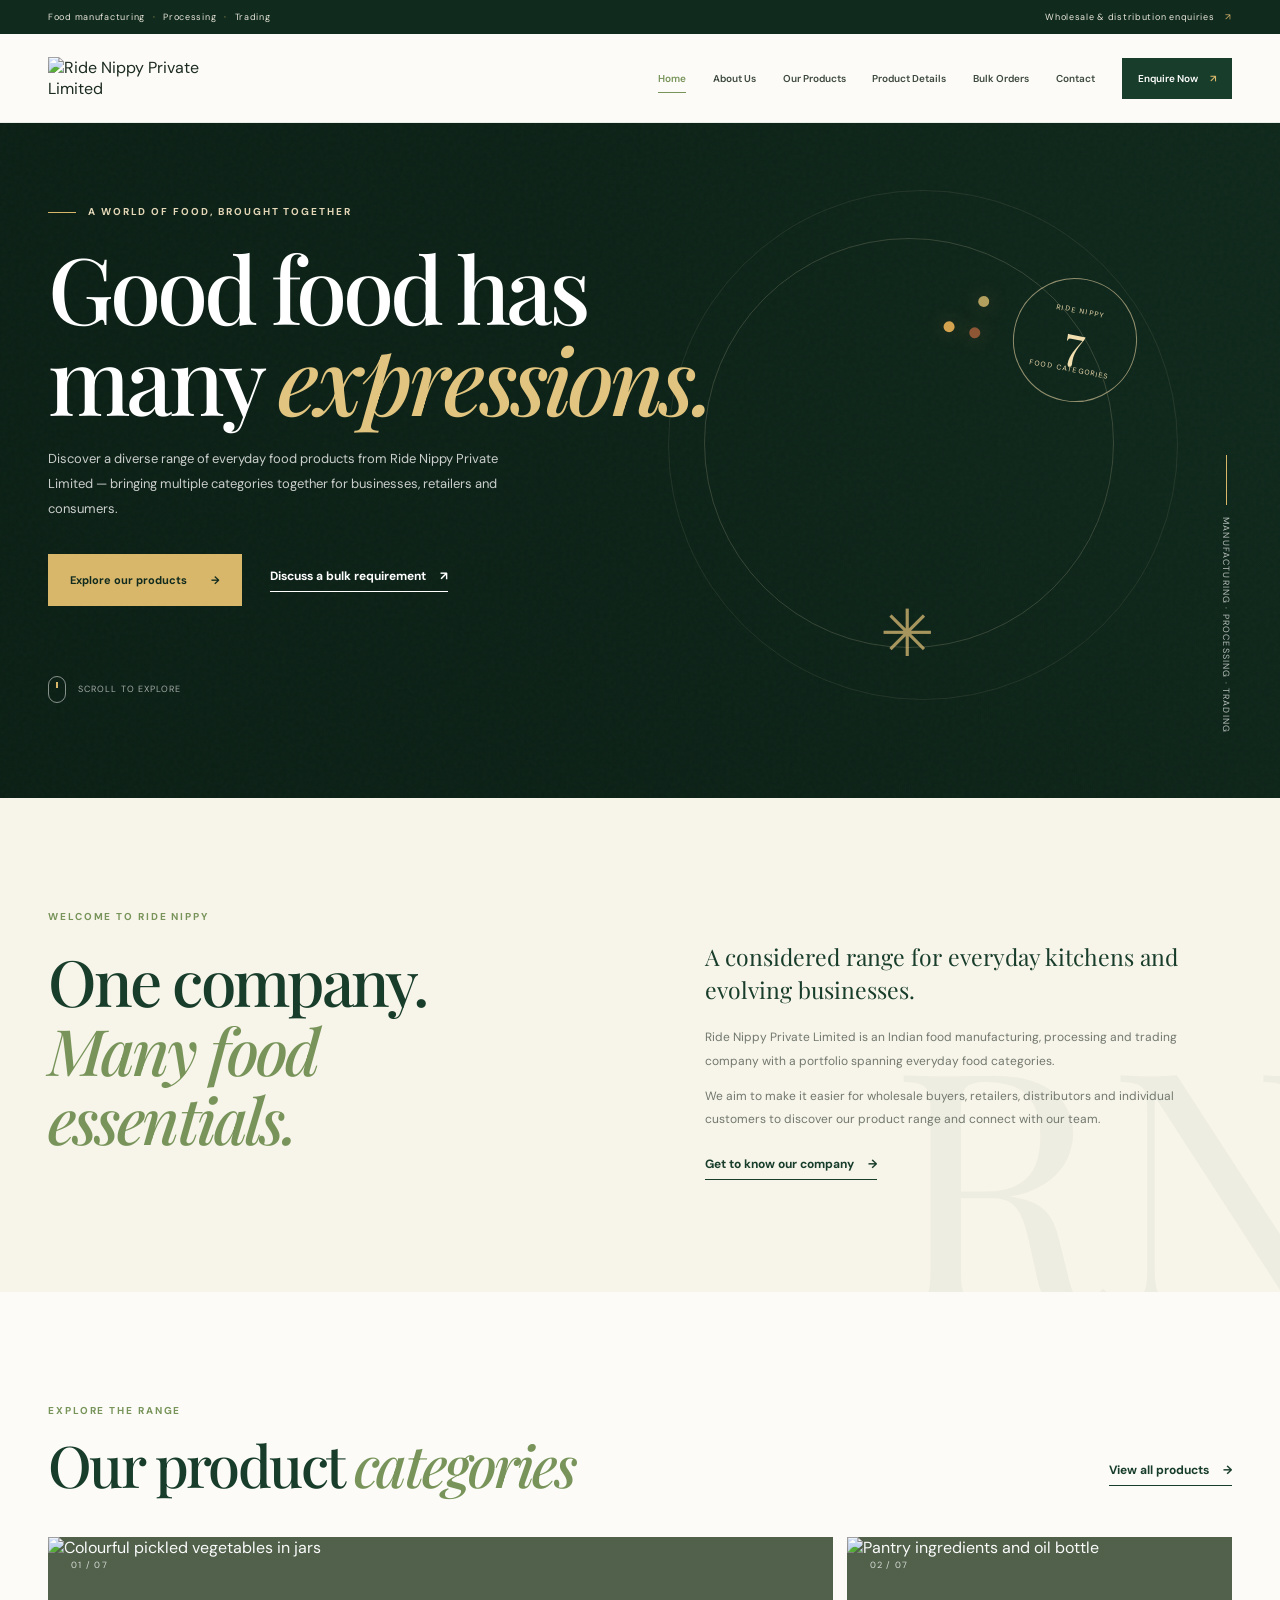
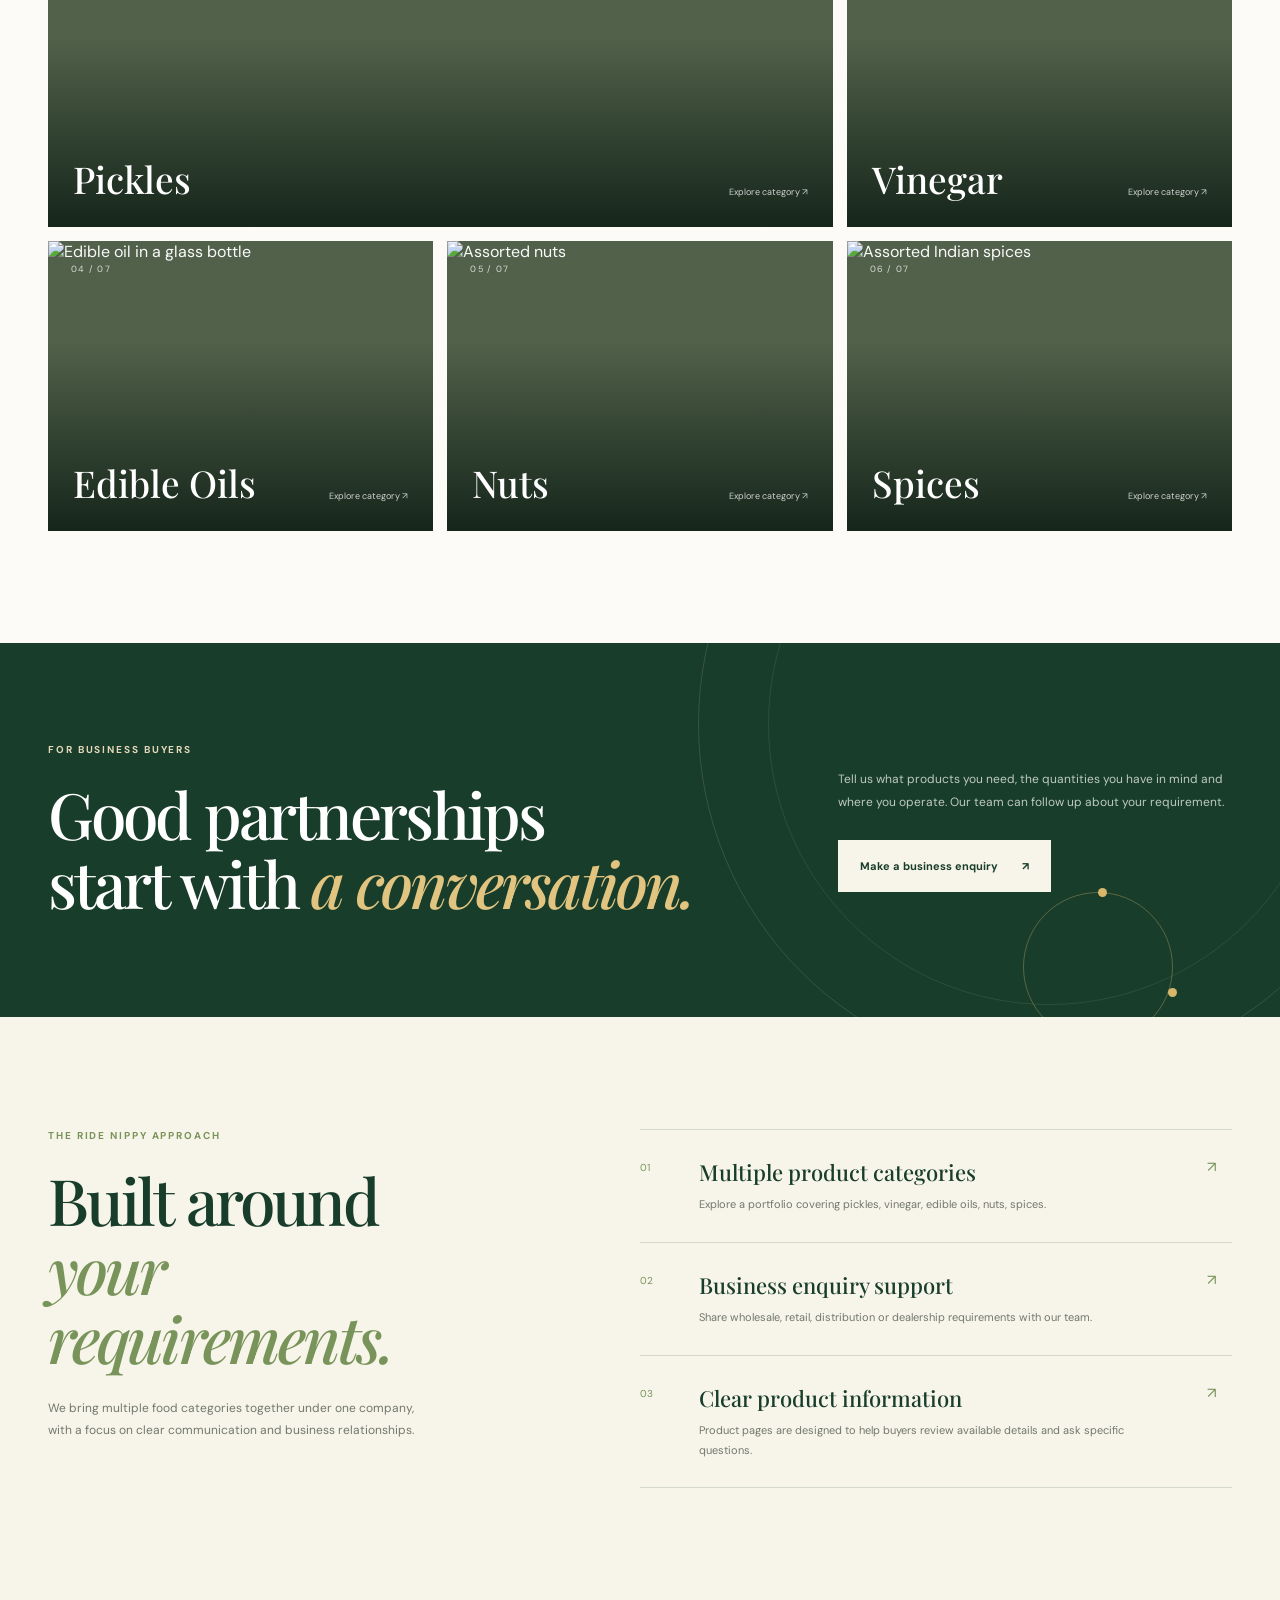
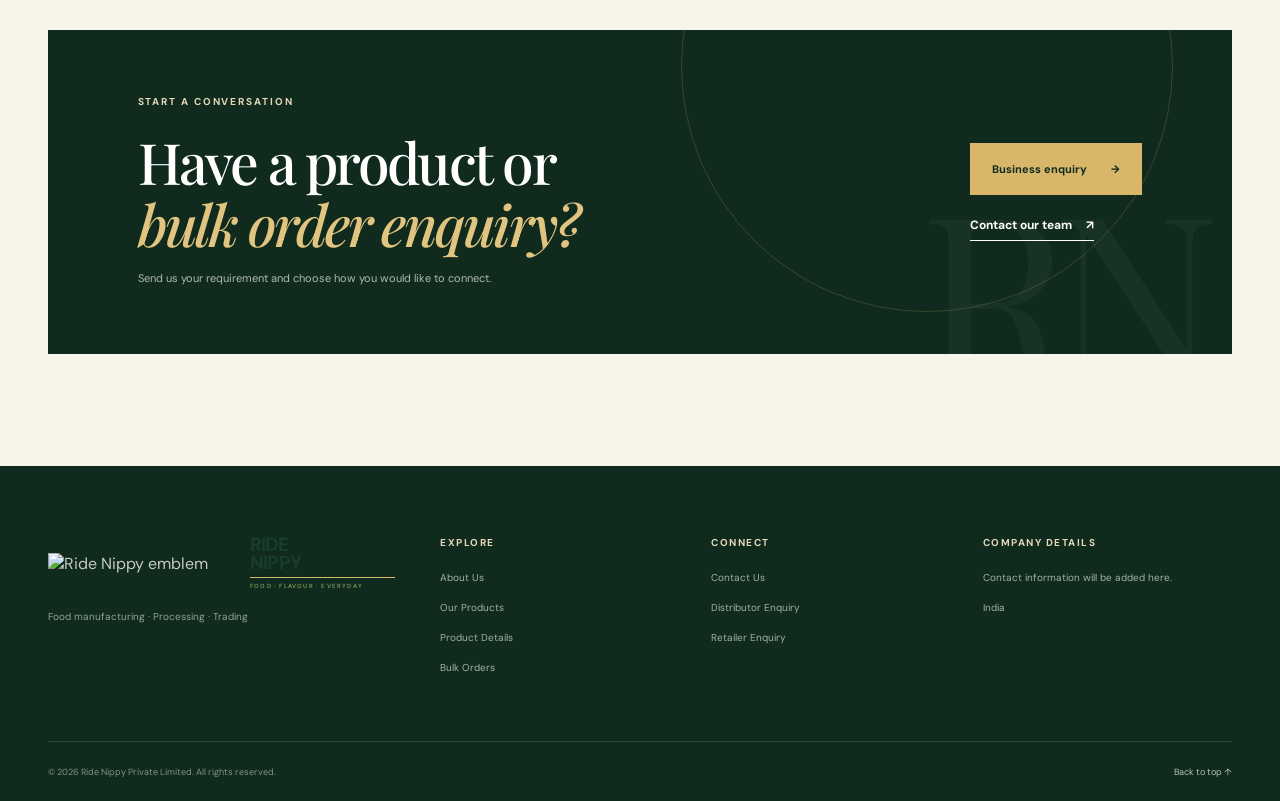
==== index.html @ b2e90089 "Revise footer brand with emblem and description Updated footer brand section to include emblem and b" ====
<!DOCTYPE html>
<html lang="en">
<head>
  <meta charset="UTF-8">
  <meta name="viewport" content="width=device-width, initial-scale=1.0">
  <meta name="description" content="Explore Ride Nippy Private Limited's food product categories: pickles, vinegar, fruit jam, edible oils, nuts, spices, lentils and pulses.">
  <meta name="theme-color" content="#183d2b">
  <title>Ride Nippy Private Limited | Food Products & Bulk Enquiries</title>

  <link rel="preconnect" href="https://fonts.googleapis.com">
  <link rel="preconnect" href="https://fonts.gstatic.com" crossorigin>
  <link href="https://fonts.googleapis.com/css2?family=DM+Sans:wght@400;500;600;700&family=Playfair+Display:wght@500;600;700&display=swap" rel="stylesheet">

  <link rel="stylesheet" href="style.css">
  <link rel="stylesheet" href="pages.css">

  <!-- GSAP Animation Libraries -->
  <script src="https://cdnjs.cloudflare.com/ajax/libs/gsap/3.12.5/gsap.min.js" defer></script>
  <script src="https://cdnjs.cloudflare.com/ajax/libs/gsap/3.12.5/ScrollTrigger.min.js" defer></script>
  <script src="script.js" defer></script>
</head>

<body>

  <!-- ANNOUNCEMENT BAR -->
  <div class="announcement">
    <p>Food manufacturing <span>·</span> Processing <span>·</span> Trading</p>
    <a href="business-enquiry.html">
      Wholesale & distribution enquiries
      <span aria-hidden="true">↗</span>
    </a>
  </div>


  <!-- HEADER -->
  <header class="site-header" id="top">
    <div class="container nav-wrap">

      <a class="brand" href="index.html" aria-label="Ride Nippy home">
        <img src="assets/ride-nippy-logo.svg" alt="Ride Nippy Private Limited">
      </a>

      <button class="menu-toggle" type="button" aria-label="Open navigation" aria-expanded="false">
        <span></span>
        <span></span>
        <span></span>
      </button>

      <nav class="main-nav" aria-label="Main navigation">
        <a class="active" href="index.html">Home</a>
        <a href="about.html">About Us</a>
        <a href="products.html">Our Products</a>
        <a href="product-details.html">Product Details</a>
        <a href="business-enquiry.html">Bulk Orders</a>
        <a href="contact.html">Contact</a>
        <a class="nav-cta" href="#enquiry">
          Enquire Now <span aria-hidden="true">↗</span>
        </a>
      </nav>

    </div>
  </header>


  <main>

    <!-- HERO SECTION -->
    <section class="hero">

      <div class="hero-photo" aria-hidden="true"></div>
      <div class="hero-overlay"></div>
      <div class="hero-grain" aria-hidden="true"></div>

      <div class="hero-orbit orbit-one" aria-hidden="true"></div>
      <div class="hero-orbit orbit-two" aria-hidden="true"></div>

      <div class="hero-floating floating-spice" aria-hidden="true">
        <span class="spice-dot"></span>
        <span class="spice-dot"></span>
        <span class="spice-dot"></span>
      </div>

      <div class="hero-floating floating-leaf" aria-hidden="true">✳</div>

      <div class="container hero-inner">

        <div class="hero-copy">

          <p class="eyebrow light hero-kicker">
            <span class="eyebrow-line"></span>
            A world of food, brought together
          </p>

          <h1>
            Good food has<br>
            many <em>expressions.</em>
          </h1>

          <p class="hero-description">
            Discover a diverse range of everyday food products from Ride
            Nippy Private Limited — bringing multiple categories together
            for businesses, retailers and consumers.
          </p>

          <div class="hero-actions">
            <a class="button button-gold" href="products.html">
              Explore our products <span aria-hidden="true">→</span>
            </a>

            <a class="text-link light-link" href="business-enquiry.html">
              Discuss a bulk requirement
              <span aria-hidden="true">↗</span>
            </a>
          </div>

          <div class="hero-bottom-note">
            <span class="scroll-mark"><i></i></span>
            <span>Scroll to explore</span>
          </div>

        </div>

        <div class="hero-side-note">
          <span class="side-note-rule"></span>
          <span>Manufacturing · Processing · Trading</span>
        </div>

        <div class="hero-stamp" aria-hidden="true">
          <span class="stamp-top">RIDE NIPPY</span>
          <span class="stamp-center">7</span>
          <span class="stamp-bottom">FOOD CATEGORIES</span>
        </div>

      </div>
    </section>


    <!-- INTRODUCTION -->
    <section class="intro section-pad">

      <div class="container intro-grid">

        <div class="intro-heading reveal">
          <p class="eyebrow">Welcome to Ride Nippy</p>

          <h2>
            One company.<br>
            <em>Many food essentials.</em>
          </h2>
        </div>

        <div class="intro-copy reveal">

          <p class="intro-lead">
            A considered range for everyday kitchens and evolving businesses.
          </p>

          <p>
            Ride Nippy Private Limited is an Indian food manufacturing,
            processing and trading company with a portfolio spanning
            everyday food categories.
          </p>

          <p>
            We aim to make it easier for wholesale buyers, retailers,
            distributors and individual customers to discover our product
            range and connect with our team.
          </p>

          <a class="text-link" href="about.html">
            Get to know our company <span aria-hidden="true">→</span>
          </a>

        </div>

      </div>

      <div class="intro-decoration" aria-hidden="true">R&nbsp;N</div>

    </section>


    <!-- PRODUCT CATEGORIES -->
    <section class="categories section-pad" id="categories">

      <div class="container">

        <div class="section-heading reveal">

          <div>
            <p class="eyebrow">Explore the range</p>
            <h2>Our product <em>categories</em></h2>
          </div>

          <a class="text-link desktop-link" href="products.html">
            View all products <span aria-hidden="true">→</span>
          </a>

        </div>


        <div class="category-grid">

          <!-- PICKLES -->
          <a class="category-card category-large reveal" href="products.html#pickles">

            <img
              src="https://images.unsplash.com/photo-1599909533730-f9d4c7f8f2f5?auto=format&fit=crop&w=1200&q=85"
              alt="Colourful pickled vegetables in jars"
              loading="lazy">

            <span class="category-number">01 / 07</span>

            <span class="category-label">
              <strong>Pickles</strong>
              <small>Explore category ↗</small>
            </span>

            <span class="card-arrow" aria-hidden="true">↗</span>

          </a>


          <!-- VINEGAR -->
          <a class="category-card reveal" href="products.html#vinegar">

            <img
              src="https://images.unsplash.com/photo-1474979266404-7eaacbcd87c5?auto=format&fit=crop&w=900&q=85"
              alt="Pantry ingredients and oil bottle"
              loading="lazy">

            <span class="category-number">02 / 07</span>

            <span class="category-label">
              <strong>Vinegar</strong>
              <small>Explore category ↗</small>
            </span>

            <span class="card-arrow" aria-hidden="true">↗</span>

          </a>


          <!-- EDIBLE OILS -->
          <a class="category-card reveal" href="products.html#oils">

            <img
              src="https://images.unsplash.com/photo-1474979266404-7eaacbcd87c5?auto=format&fit=crop&w=900&q=85"
              alt="Edible oil in a glass bottle"
              loading="lazy">

            <span class="category-number">04 / 07</span>

            <span class="category-label">
              <strong>Edible Oils</strong>
              <small>Explore category ↗</small>
            </span>

            <span class="card-arrow" aria-hidden="true">↗</span>

          </a>


          <!-- NUTS -->
          <a class="category-card reveal" href="products.html#nuts">

            <img
              src="https://images.unsplash.com/photo-1508061253366-f7da158b6d46?auto=format&fit=crop&w=900&q=85"
              alt="Assorted nuts"
              loading="lazy">

            <span class="category-number">05 / 07</span>

            <span class="category-label">
              <strong>Nuts</strong>
              <small>Explore category ↗</small>
            </span>

            <span class="card-arrow" aria-hidden="true">↗</span>

          </a>


          <!-- SPICES -->
          <a class="category-card reveal" href="products.html#spices">

            <img
              src="https://images.unsplash.com/photo-1596040033229-a9821ebd058d?auto=format&fit=crop&w=900&q=85"
              alt="Assorted Indian spices"
              loading="lazy">

            <span class="category-number">06 / 07</span>

            <span class="category-label">
              <strong>Spices</strong>
              <small>Explore category ↗</small>
            </span>

            <span class="card-arrow" aria-hidden="true">↗</span>

          </a>

        </div>


        <a class="text-link mobile-link" href="products.html">
          View all products <span aria-hidden="true">→</span>
        </a>

      </div>

    </section>


    <!-- BUSINESS SECTION -->
    <section class="business-band">

      <div class="business-band-shape" aria-hidden="true"></div>

      <div class="container business-band-inner">

        <div class="business-band-heading reveal">

          <p class="eyebrow light">For business buyers</p>

          <h2>
            Good partnerships<br>
            start with <em>a conversation.</em>
          </h2>

        </div>

        <div class="business-band-copy reveal">

          <p>
            Tell us what products you need, the quantities you have in mind
            and where you operate. Our team can follow up about your
            requirement.
          </p>

          <a class="button button-light" href="business-enquiry.html">
            Make a business enquiry
            <span aria-hidden="true">↗</span>
          </a>

        </div>

        <div class="business-orbit" aria-hidden="true">
          <span></span><span></span><span></span>
        </div>

      </div>

    </section>


    <!-- WHY RIDE NIPPY -->
    <section class="why section-pad">

      <div class="container why-grid">

        <div class="why-heading reveal">

          <p class="eyebrow">The Ride Nippy approach</p>

          <h2>
            Built around<br>
            <em>your requirements.</em>
          </h2>

          <p>
            We bring multiple food categories together under one company,
            with a focus on clear communication and business relationships.
          </p>

        </div>


        <div class="value-list">

          <article class="value-item reveal">

            <span>01</span>

            <div>
              <h3>Multiple product categories</h3>
              <p>
                Explore a portfolio covering pickles, vinegar,
                edible oils, nuts, spices.
              </p>
            </div>

            <b aria-hidden="true">↗</b>

          </article>


          <article class="value-item reveal">

            <span>02</span>

            <div>
              <h3>Business enquiry support</h3>
              <p>
                Share wholesale, retail, distribution or dealership
                requirements with our team.
              </p>
            </div>

            <b aria-hidden="true">↗</b>

          </article>


          <article class="value-item reveal">

            <span>03</span>

            <div>
              <h3>Clear product information</h3>
              <p>
                Product pages are designed to help buyers review available
                details and ask specific questions.
              </p>
            </div>

            <b aria-hidden="true">↗</b>

          </article>

        </div>

      </div>

    </section>


    <!-- ENQUIRY SECTION -->
    <section class="enquiry-section section-pad" id="enquiry">

      <div class="container enquiry-card reveal">

        <div>

          <p class="eyebrow light">Start a conversation</p>

          <h2>
            Have a product or<br>
            <em>bulk order enquiry?</em>
          </h2>

          <p>
            Send us your requirement and choose how you would like to connect.
          </p>

        </div>


        <div class="enquiry-actions">

          <a class="button button-gold" href="business-enquiry.html">
            Business enquiry <span aria-hidden="true">→</span>
          </a>

          <a class="text-link light-link" href="contact.html">
            Contact our team <span aria-hidden="true">↗</span>
          </a>

        </div>

        <span class="enquiry-decoration" aria-hidden="true">RN</span>

      </div>

    </section>

  </main>


  <!-- FOOTER -->
  <footer class="site-footer">

    <div class="container footer-main">

      <div class="footer-brand">

       <a class="brand brand-light" href="index.html">

    <img
        class="brand-logo"
        src="assets/ride-nippy-emblem.png"
        alt="Ride Nippy emblem"
    >

    <span class="brand-copy">
        <strong>RIDE<br>NIPPY</strong>
        <small>FOOD · FLAVOUR · EVERYDAY</small>
    </span>

</a>
        <p>Food manufacturing · Processing · Trading</p>

      </div>


      <div class="footer-column">

        <h4>Explore</h4>

        <a href="about.html">About Us</a>
        <a href="products.html">Our Products</a>
        <a href="product-details.html">Product Details</a>
        <a href="business-enquiry.html">Bulk Orders</a>

      </div>


      <div class="footer-column">

        <h4>Connect</h4>

        <a href="contact.html">Contact Us</a>
        <a href="business-enquiry.html">Distributor Enquiry</a>
        <a href="business-enquiry.html">Retailer Enquiry</a>

      </div>


      <div class="footer-column footer-contact">

        <h4>Company details</h4>

        <p>Contact information will be added here.</p>
        <p>India</p>

      </div>

    </div>


    <div class="container footer-bottom">

      <span>
        © <span id="year"></span> Ride Nippy Private Limited.
        All rights reserved.
      </span>

      <a href="#top">Back to top ↑</a>

    </div>

  </footer>

</body>
</html>
---- style.css ----
/* =========================================================
   RIDE NIPPY — HOMEPAGE DESIGN SYSTEM
   ========================================================= */
:root {
  --green: #183d2b;
  --green-deep: #102b1e;
  --green-soft: #315a3e;
  --olive: #78945a;
  --gold: #d8b66a;
  --cream: #f7f4e9;
  --paper: #fcfbf7;
  --ink: #1c2b20;
  --muted: #72786e;
  --line: rgba(24, 61, 43, .15);
  --serif: "Playfair Display", Georgia, serif;
  --sans: "DM Sans", Arial, sans-serif;
  --container: 1240px;
}
* { box-sizing: border-box; }
html { scroll-behavior: smooth; scroll-padding-top: 90px; }
body { margin: 0; color: var(--ink); background: var(--paper); font-family: var(--sans); -webkit-font-smoothing: antialiased; }
body.menu-open { overflow: hidden; }
img { display: block; max-width: 100%; }
a { color: inherit; }
button { font: inherit; }
.container { width: min(var(--container), calc(100% - 96px)); margin-inline: auto; }
.section-pad { padding: 112px 0; }
.eyebrow { display: flex; align-items: center; gap: 12px; margin: 0 0 22px; color: var(--olive); font-size: 10px; font-weight: 700; letter-spacing: .19em; line-height: 1.4; text-transform: uppercase; }
.eyebrow.light { color: #e5d8b9; }
h1, h2, h3, p { margin-top: 0; }
h1, h2 { font-family: var(--serif); font-weight: 500; letter-spacing: -.045em; }
h1 em, h2 em { color: var(--olive); font-weight: 500; }
.text-link { display: inline-flex; align-items: center; gap: 14px; padding-bottom: 7px; border-bottom: 1px solid currentColor; color: var(--green); font-size: 12px; font-weight: 700; text-decoration: none; transition: gap .3s ease, opacity .3s ease; }
.text-link:hover { gap: 22px; }
.light-link { color: #fff; }
.button { min-height: 52px; display: inline-flex; align-items: center; justify-content: center; gap: 24px; padding: 0 22px; font-size: 11px; font-weight: 700; text-decoration: none; transition: transform .3s ease, background .3s ease, color .3s ease; }
.button:hover { transform: translateY(-3px); }
.button-gold { color: var(--green-deep); background: var(--gold); }
.button-gold:hover { background: #e8cc8c; }
.button-light { color: var(--green); background: var(--cream); }
.button-light:hover { background: #fff; }

/* Announcement + header */
.announcement { min-height: 34px; display: flex; align-items: center; justify-content: space-between; gap: 20px; padding: 6px max(48px, calc((100% - var(--container))/2)); color: #e9e6d9; background: var(--green-deep); font-size: 9px; letter-spacing: .08em; }
.announcement p { margin: 0; }
.announcement p span { color: var(--gold); padding: 0 5px; }
.announcement a { color: #e9e6d9; text-decoration: none; }
.announcement a span { color: var(--gold); padding-left: 8px; }
.site-header { position: sticky; z-index: 100; top: 0; background: rgba(252,251,247,.94); border-bottom: 1px solid rgba(24,61,43,.08); backdrop-filter: blur(14px); }
.nav-wrap { min-height: 88px; display: flex; align-items: center; justify-content: space-between; gap: 35px; }
/* Shared Ride Nippy logo — used by every page header and footer */
.brand {
  display: inline-flex;
  align-items: center;
  flex-shrink: 0;
  text-decoration: none;
}

.brand img {
  display: block;
  width: 190px;
  height: auto;
  object-fit: contain;
}
.main-nav { display: flex; align-items: center; gap: clamp(15px, 2.1vw, 30px); }
.main-nav > a { position: relative; color: #3d493e; font-size: 10px; font-weight: 600; text-decoration: none; white-space: nowrap; transition: color .25s ease; }
.main-nav > a:not(.nav-cta)::after { position: absolute; right: 0; bottom: -8px; left: 0; height: 1px; content: ""; background: var(--olive); transform: scaleX(0); transform-origin: right; transition: transform .3s ease; }
.main-nav > a:hover, .main-nav > a.active { color: var(--olive); }
.main-nav > a:hover::after, .main-nav > a.active::after { transform: scaleX(1); transform-origin: left; }
.main-nav .nav-cta { padding: 14px 16px; color: white; background: var(--green); }
.main-nav .nav-cta span { margin-left: 10px; color: var(--gold); }
.menu-toggle { display: none; }

/* Hero */
.hero { position: relative; min-height: min(740px, calc(100svh - 122px)); min-height: 660px; overflow: hidden; color: #fff; background: var(--green-deep); isolation: isolate; }
.hero-photo, .hero-overlay, .hero-grain { position: absolute; z-index: -3; inset: 0; }
.hero-photo { background: url("https://images.unsplash.com/photo-1490645935967-10de6ba17061?auto=format&fit=crop&w=2200&q=90") center 48% / cover no-repeat; transform: scale(1.07); animation: heroImageDrift 20s ease-in-out infinite alternate; }
.hero-overlay { z-index: -2; background: linear-gradient(90deg, rgba(10,30,20,.91) 0%, rgba(10,30,20,.76) 43%, rgba(10,30,20,.28) 100%), linear-gradient(0deg, rgba(10,30,20,.38), transparent 50%); }
.hero-grain { z-index: -1; opacity: .12; background-image: url("data:image/svg+xml,%3Csvg viewBox='0 0 180 180' xmlns='http://www.w3.org/2000/svg'%3E%3Cfilter id='n'%3E%3CfeTurbulence type='fractalNoise' baseFrequency='.9' numOctaves='3' stitchTiles='stitch'/%3E%3C/filter%3E%3Crect width='100%25' height='100%25' filter='url(%23n)' opacity='.25'/%3E%3C/svg%3E"); pointer-events: none; }
.hero-inner { position: relative; min-height: 660px; display: flex; align-items: center; }
.hero-copy { position: relative; z-index: 2; width: min(690px, 75%); padding: 82px 0 95px; }
.hero-kicker { opacity: 0; animation: riseIn .8s .15s forwards; }
.eyebrow-line { width: 28px; height: 1px; background: var(--gold); }
.hero h1 { max-width: 760px; margin: 0 0 24px; color: white; font-size: clamp(58px, 7.2vw, 100px); line-height: .99; opacity: 0; animation: riseIn 1s .3s forwards; }
.hero h1 em { color: #e1c47f; }
.hero-description { max-width: 490px; margin-bottom: 32px; color: rgba(255,255,255,.78); font-size: 13px; line-height: 1.9; opacity: 0; animation: riseIn .9s .5s forwards; }
.hero-actions { display: flex; align-items: center; flex-wrap: wrap; gap: 28px; opacity: 0; animation: riseIn .9s .7s forwards; }
.hero-bottom-note { display: flex; align-items: center; gap: 12px; margin-top: 70px; color: rgba(255,255,255,.62); font-size: 9px; letter-spacing: .12em; text-transform: uppercase; opacity: 0; animation: riseIn .9s 1s forwards; }
.scroll-mark { width: 18px; height: 27px; display: inline-flex; justify-content: center; padding-top: 5px; border: 1px solid rgba(255,255,255,.5); border-radius: 12px; }
.scroll-mark i { width: 2px; height: 6px; display: block; background: var(--gold); animation: scrollDot 1.5s ease-in-out infinite; }
.hero-side-note { position: absolute; right: 0; bottom: 64px; display: flex; align-items: center; gap: 12px; color: rgba(255,255,255,.7); font-size: 9px; letter-spacing: .13em; text-transform: uppercase; writing-mode: vertical-rl; }
.side-note-rule { width: 1px; height: 50px; background: var(--gold); }
.hero-stamp { position: absolute; right: 8%; top: 23%; width: 124px; height: 124px; display: flex; flex-direction: column; align-items: center; justify-content: center; border: 1px solid rgba(230,211,164,.6); border-radius: 50%; color: #f2dfb0; text-align: center; transform: rotate(11deg); animation: stampFloat 7s ease-in-out infinite; }
.stamp-top, .stamp-bottom { font-size: 7px; letter-spacing: .18em; }
.stamp-center { font-family: var(--serif); font-size: 48px; line-height: 1.05; }
.hero-orbit { position: absolute; z-index: 0; right: 13%; top: 17%; width: 410px; height: 410px; border: 1px solid rgba(238,220,175,.18); border-radius: 50%; pointer-events: none; }
.orbit-two { right: 8%; top: 10%; width: 510px; height: 510px; border-color: rgba(238,220,175,.09); }
.floating-leaf { position: absolute; right: 27%; bottom: 18%; color: rgba(218,187,116,.75); font-size: 65px; animation: leafFloat 8s ease-in-out infinite; }
.floating-spice { position: absolute; right: 22%; top: 28%; display: flex; gap: 10px; transform: rotate(-24deg); animation: spiceFloat 9s ease-in-out infinite; }
.spice-dot { width: 11px; height: 11px; border-radius: 50%; background: #d4a34f; box-shadow: 0 0 20px rgba(212,163,79,.3); }
.spice-dot:nth-child(2) { margin-top: 16px; background: #8d5736; }
.spice-dot:nth-child(3) { margin-top: -9px; background: #b4a05e; }

/* Intro */
.intro { position: relative; overflow: hidden; background: var(--cream); }
.intro-grid { position: relative; z-index: 1; display: grid; grid-template-columns: 1fr 1fr; gap: 11%; }
.intro h2, .section-heading h2, .why h2 { margin: 0; color: var(--green); font-size: clamp(42px, 5vw, 66px); line-height: 1.08; }
.intro-copy { max-width: 510px; padding-top: 30px; }
.intro-copy p { color: var(--muted); font-size: 12px; line-height: 1.95; }
.intro-copy .intro-lead { margin-bottom: 20px; color: var(--green); font-family: var(--serif); font-size: 23px; line-height: 1.45; }
.intro-copy .text-link { margin-top: 12px; }
.intro-decoration { position: absolute; right: -20px; bottom: -100px; color: rgba(24,61,43,.035); font-family: var(--serif); font-size: 330px; letter-spacing: -.12em; pointer-events: none; }

/* Moving product range strip */
.range-strip { overflow: hidden; padding: 22px 0; color: var(--cream); background: var(--olive); }
.range-track { width: max-content; display: flex; align-items: center; gap: 34px; animation: marquee 38s linear infinite; }
.range-track span { font-family: var(--serif); font-size: 20px; white-space: nowrap; }
.range-track i { color: var(--gold); font-size: 16px; font-style: normal; }

/* Categories */
.categories { background: var(--paper); }
.section-heading { display: flex; align-items: end; justify-content: space-between; gap: 30px; margin-bottom: 42px; }
.section-heading h2 { font-size: clamp(42px, 4.5vw, 60px); }
.section-heading .eyebrow { margin-bottom: 15px; }
.desktop-link { margin-bottom: 9px; }
.category-grid { display: grid; grid-template-columns: repeat(3, 1fr); grid-auto-rows: 290px; gap: 14px; }
.category-card { position: relative; min-height: 260px; overflow: hidden; color: white; background: #52624b; isolation: isolate; text-decoration: none; }
.category-card::after { position: absolute; z-index: 0; inset: 0; content: ""; background: linear-gradient(0deg, rgba(8,24,15,.82), rgba(8,24,15,.02) 65%); }
.category-card img { position: absolute; z-index: -1; inset: 0; width: 100%; height: 100%; object-fit: cover; transition: transform .9s cubic-bezier(.2,.7,.2,1), filter .7s ease; }
.category-card:hover img { transform: scale(1.08); filter: saturate(1.1); }
.category-large { grid-column: span 2; grid-row: span 1; }
.category-wide { grid-column: span 2; }
.category-number { position: absolute; top: 22px; left: 23px; color: rgba(255,255,255,.8); font-size: 9px; letter-spacing: .14em; }
.category-label { position: absolute; z-index: 1; right: 25px; bottom: 24px; left: 25px; display: flex; align-items: end; justify-content: space-between; gap: 15px; }
.category-label strong { font-family: var(--serif); font-size: clamp(25px, 3vw, 37px); font-weight: 500; }
.category-label small { padding-bottom: 5px; color: rgba(255,255,255,.78); font-size: 9px; }
.card-arrow { position: absolute; top: 17px; right: 18px; width: 34px; height: 34px; display: grid; place-items: center; border: 1px solid rgba(255,255,255,.5); border-radius: 50%; opacity: 0; transform: translate(-5px,5px); transition: .35s ease; }
.category-card:hover .card-arrow { opacity: 1; transform: translate(0,0); }
.mobile-link { display: none; }

/* Business band */
.business-band { position: relative; overflow: hidden; padding: 100px 0; color: white; background: var(--green); isolation: isolate; }
.business-band::before { position: absolute; z-index: -1; top: -270px; right: -120px; width: 700px; height: 700px; border: 1px solid rgba(238,220,175,.15); border-radius: 50%; content: ""; }
.business-band::after { position: absolute; z-index: -1; top: -200px; right: -50px; width: 560px; height: 560px; border: 1px solid rgba(238,220,175,.1); border-radius: 50%; content: ""; }
.business-band-inner { position: relative; display: grid; grid-template-columns: 1.15fr .7fr; align-items: center; gap: 12%; }
.business-band h2 { margin: 0; font-size: clamp(42px, 5vw, 66px); line-height: 1.08; }
.business-band h2 em { color: #e1c47f; }
.business-band-copy p { max-width: 390px; margin-bottom: 27px; color: rgba(255,255,255,.72); font-size: 12px; line-height: 1.9; }
.business-orbit { position: absolute; right: 5%; bottom: -125px; width: 150px; height: 150px; border: 1px solid rgba(216,182,106,.35); border-radius: 50%; animation: slowSpin 24s linear infinite; }
.business-orbit span { position: absolute; width: 9px; height: 9px; border-radius: 50%; background: var(--gold); }
.business-orbit span:nth-child(1) { top: -5px; left: 50%; }
.business-orbit span:nth-child(2) { right: -5px; bottom: 30%; }
.business-orbit span:nth-child(3) { bottom: 8px; left: 25%; }

/* Why */
.why { background: var(--cream); }
.why-grid { display: grid; grid-template-columns: .85fr 1.15fr; gap: 13%; }
.why-heading > p:last-child { max-width: 390px; margin-top: 24px; color: var(--muted); font-size: 12px; line-height: 1.9; }
.value-list { border-top: 1px solid var(--line); }
.value-item { position: relative; display: grid; grid-template-columns: 44px 1fr 25px; gap: 15px; padding: 27px 0; border-bottom: 1px solid var(--line); }
.value-item > span { padding-top: 4px; color: var(--olive); font-size: 10px; }
.value-item h3 { margin: 0 0 8px; color: var(--green); font-family: var(--serif); font-size: 22px; font-weight: 500; }
.value-item p { max-width: 470px; margin: 0; color: var(--muted); font-size: 11px; line-height: 1.8; }
.value-item b { color: var(--olive); font-size: 15px; font-weight: 400; transition: transform .3s ease; }
.value-item:hover b { transform: translate(4px,-4px); }

/* Enquiry */
.enquiry-section { padding-top: 30px; background: var(--cream); }
.enquiry-card { position: relative; display: flex; align-items: center; justify-content: space-between; gap: 40px; min-height: 320px; overflow: hidden; padding: 65px 7%; color: white; background: var(--green-deep); isolation: isolate; }
.enquiry-card::before { position: absolute; z-index: -1; top: -210px; right: 5%; width: 490px; height: 490px; border: 1px solid rgba(216,182,106,.2); border-radius: 50%; content: ""; }
.enquiry-card h2 { margin: 0 0 15px; font-size: clamp(38px, 4.5vw, 57px); line-height: 1.08; }
.enquiry-card h2 em { color: #e1c47f; }
.enquiry-card > div:first-child > p:last-child { max-width: 390px; margin: 0; color: rgba(255,255,255,.67); font-size: 11px; line-height: 1.8; }
.enquiry-actions { position: relative; z-index: 1; display: flex; flex-direction: column; align-items: flex-start; gap: 22px; }
.enquiry-decoration { position: absolute; right: 3%; bottom: -95px; color: rgba(255,255,255,.035); font-family: var(--serif); font-size: 240px; letter-spacing: -.1em; pointer-events: none; }

/* Footer */
.site-footer { color: rgba(255,255,255,.75); background: #102b1e; }
.footer-main { display: grid; grid-template-columns: 1.5fr 1fr 1fr 1.1fr; gap: 45px; padding-top: 70px; padding-bottom: 65px; }
.footer-brand .brand img { width: 190px; }
.footer-brand > p { margin: 20px 0 0; color: rgba(255,255,255,.55); font-size: 10px; }
.footer-column { display: flex; flex-direction: column; align-items: flex-start; gap: 13px; }
.footer-column h4 { margin: 0 0 7px; color: #e5d8b9; font-size: 10px; letter-spacing: .15em; text-transform: uppercase; }
.footer-column a, .footer-column p { margin: 0; color: rgba(255,255,255,.62); font-size: 10px; line-height: 1.7; text-decoration: none; transition: color .25s ease; }
.footer-column a:hover { color: var(--gold); }
.footer-bottom { min-height: 60px; display: flex; align-items: center; justify-content: space-between; gap: 20px; border-top: 1px solid rgba(255,255,255,.13); color: rgba(255,255,255,.48); font-size: 9px; }
.footer-bottom a { color: rgba(255,255,255,.7); text-decoration: none; }

/* Scroll reveal fallback: visible unless JS successfully prepares animation */
.reveal { opacity: 1; transform: none; }
.js-motion .reveal { opacity: 0; transform: translateY(28px); }
.js-motion .reveal.is-visible { opacity: 1; transform: translateY(0); transition: opacity .8s ease, transform .8s cubic-bezier(.2,.7,.2,1); }

/* Keyframes */
@keyframes riseIn { from { opacity: 0; transform: translateY(24px); } to { opacity: 1; transform: translateY(0); } }
@keyframes heroImageDrift { from { transform: scale(1.07) translate3d(0,0,0); } to { transform: scale(1.15) translate3d(-1.2%,1%,0); } }
@keyframes stampFloat { 0%,100% { translate: 0 0; rotate: 11deg; } 50% { translate: 0 -13px; rotate: 7deg; } }
@keyframes leafFloat { 0%,100% { transform: translate3d(0,0,0) rotate(-8deg); } 50% { transform: translate3d(10px,-18px,0) rotate(12deg); } }
@keyframes spiceFloat { 0%,100% { transform: translate3d(0,0,0) rotate(-24deg); } 50% { transform: translate3d(-12px,18px,0) rotate(-10deg); } }
@keyframes scrollDot { 0% { transform: translateY(0); opacity: 1; } 75% { transform: translateY(9px); opacity: .2; } 100% { transform: translateY(0); opacity: 1; } }
@keyframes marquee { to { transform: translateX(-50%); } }
@keyframes slowSpin { to { transform: rotate(360deg); } }

/* Accessibility */
@media (prefers-reduced-motion: reduce) {
  *, *::before, *::after { scroll-behavior: auto !important; animation-duration: .01ms !important; animation-iteration-count: 1 !important; transition-duration: .01ms !important; }
}

/* Responsive */
@media (max-width: 1050px) {
  .container { width: min(var(--container), calc(100% - 60px)); }
  .main-nav { gap: 14px; }
  .main-nav > a { font-size: 9px; }
  .brand img { width: 165px; }
  .hero-stamp { right: 5%; }
  .hero-orbit { right: 3%; }
  .footer-main { gap: 28px; }
}
@media (max-width: 820px) {
  .announcement { padding-inline: 30px; }
  .nav-wrap { min-height: 76px; }
  .menu-toggle { width: 42px; height: 42px; display: flex; flex-direction: column; align-items: center; justify-content: center; gap: 5px; border: 1px solid var(--line); background: transparent; cursor: pointer; }
  .menu-toggle span { width: 17px; height: 1px; background: var(--green); transition: transform .25s ease, opacity .25s ease; }
  .menu-toggle[aria-expanded="true"] span:first-child { transform: translateY(6px) rotate(45deg); }
  .menu-toggle[aria-expanded="true"] span:nth-child(2) { opacity: 0; }
  .menu-toggle[aria-expanded="true"] span:last-child { transform: translateY(-6px) rotate(-45deg); }
  .main-nav { position: absolute; top: 100%; right: 0; left: 0; display: none; align-items: stretch; gap: 0; padding: 12px 30px 24px; background: var(--paper); border-bottom: 1px solid var(--line); box-shadow: 0 18px 28px rgba(0,0,0,.08); }
  .main-nav.is-open { display: flex; flex-direction: column; }
  .main-nav > a { padding: 13px 0; font-size: 12px; }
  .main-nav > a:not(.nav-cta)::after { display: none; }
  .main-nav .nav-cta { margin-top: 8px; padding: 15px; }
  .hero, .hero-inner { min-height: 620px; }
  .hero-copy { width: 85%; }
  .hero-stamp { top: 12%; right: 8%; width: 95px; height: 95px; }
  .stamp-center { font-size: 36px; }
  .hero-orbit { right: -20%; }
  .intro-grid, .why-grid { grid-template-columns: 1fr; gap: 35px; }
  .intro-copy { padding-top: 0; }
  .business-band-inner { grid-template-columns: 1fr; gap: 30px; }
  .business-band-copy { max-width: 500px; }
  .footer-main { grid-template-columns: 1.3fr 1fr; }
}
@media (max-width: 600px) {
  .container { width: calc(100% - 40px); }
  .section-pad { padding: 76px 0; }
  .announcement { min-height: 32px; padding-inline: 20px; font-size: 8px; }
  .announcement p { display: none; }
  .announcement a { margin-inline: auto; }
  .brand img { width: 155px; }
  .hero, .hero-inner { min-height: 680px; }
  .hero-photo { background-position: 58% center; }
  .hero-overlay { background: linear-gradient(90deg, rgba(10,30,20,.88), rgba(10,30,20,.56)), linear-gradient(0deg, rgba(10,30,20,.45), transparent); }
  .hero-copy { width: 100%; padding: 85px 0 100px; }
  .hero h1 { font-size: clamp(53px, 15vw, 75px); }
  .hero-description { max-width: 390px; font-size: 12px; }
  .hero-actions { align-items: flex-start; flex-direction: column; gap: 22px; }
  .hero-bottom-note { margin-top: 48px; }
  .hero-side-note { right: 2px; bottom: 28px; font-size: 7px; }
  .hero-stamp { top: auto; right: 20px; bottom: 95px; width: 78px; height: 78px; }
  .stamp-top, .stamp-bottom { font-size: 5px; }
  .stamp-center { font-size: 30px; }
  .hero-orbit { right: -65%; top: 22%; width: 390px; height: 390px; }
  .orbit-two { right: -80%; width: 480px; height: 480px; }
  .floating-leaf { right: 12%; bottom: 30%; font-size: 42px; }
  .floating-spice { right: 15%; top: 21%; }
  .intro h2, .section-heading h2, .why h2 { font-size: 43px; }
  .intro-copy .intro-lead { font-size: 21px; }
  .intro-decoration { font-size: 190px; bottom: -45px; }
  .range-strip { padding: 17px 0; }
  .range-track { gap: 23px; }
  .range-track span { font-size: 17px; }
  .section-heading { align-items: flex-start; flex-direction: column; gap: 20px; margin-bottom: 28px; }
  .desktop-link { display: none; }
  .category-grid { grid-template-columns: 1fr 1fr; grid-auto-rows: 220px; gap: 9px; }
  .category-card, .category-large, .category-wide { grid-column: auto; grid-row: auto; min-height: 210px; }
  .category-large { grid-column: span 2; }
  .category-wide { grid-column: span 2; }
  .category-label { right: 13px; bottom: 15px; left: 13px; align-items: flex-start; flex-direction: column; gap: 3px; }
  .category-label strong { font-size: 23px; }
  .category-label small { font-size: 8px; }
  .category-number { top: 14px; left: 14px; font-size: 8px; }
  .card-arrow { top: 10px; right: 10px; width: 29px; height: 29px; opacity: 1; transform: none; }
  .mobile-link { display: inline-flex; margin-top: 25px; }
  .business-band { padding: 75px 0; }
  .business-band h2 { font-size: 43px; }
  .business-orbit { right: -10%; opacity: .5; }
  .value-item { grid-template-columns: 30px 1fr 18px; gap: 9px; padding: 23px 0; }
  .value-item h3 { font-size: 20px; }
  .enquiry-section { padding-top: 0; }
  .enquiry-card { align-items: flex-start; flex-direction: column; gap: 30px; min-height: 0; padding: 45px 26px; }
  .enquiry-card h2 { font-size: 42px; }
  .enquiry-decoration { right: -15px; bottom: -70px; font-size: 170px; }
  .footer-main { grid-template-columns: 1fr 1fr; gap: 38px 22px; padding-top: 55px; padding-bottom: 45px; }
  .footer-brand { grid-column: span 2; }
  .footer-brand .brand img { width: 170px; }
  .footer-bottom { align-items: flex-start; flex-direction: column; justify-content: center; padding-block: 18px; font-size: 8px; }
}
/* BRAND LOGO */
.brand {
    display: inline-flex;
    align-items: center;
    gap: 12px;
    text-decoration: none;
}

/* New emblem */
.brand-logo {
    width: 48px;
    height: 65px;
    object-fit: contain;
    display: block;
    flex-shrink: 0;
}

/* Existing wordmark */
.brand-copy {
    display: flex;
    flex-direction: column;
    justify-content: center;
    min-width: 145px;
}

.brand-copy strong {
    font-family: 'DM Sans', sans-serif;
    font-size: 19px;
    font-weight: 700;
    line-height: 0.95;
    letter-spacing: -0.8px;
    color: #183D2B;
}

.brand-copy small {
    display: block;
    margin-top: 5px;
    padding-top: 4px;
    border-top: 1px solid #D8B66A;
    font-size: 6px;
    font-weight: 600;
    letter-spacing: 1.2px;
    color: #78945A;
}

/* Mobile */
@media (max-width: 600px) {
    .brand-logo {
        width: 38px;
        height: 52px;
    }

    .brand-copy strong {
        font-size: 16px;
    }

    .brand-copy {
        min-width: 125px;
    }
}
---- pages.css ----
/* Page-level overrides. The homepage's primary design lives in style.css.
   Keep this file linked because the other Ride Nippy pages may use it. */
.page-hero {
  padding: 100px 0;
  color: #fff;
  background: #183d2b;
}
.page-hero h1 {
  max-width: 850px;
  margin: 0;
  font-family: "Playfair Display", Georgia, serif;
  font-size: clamp(44px, 7vw, 82px);
  font-weight: 500;
  line-height: 1.05;
}
.page-hero h1 em { color: #d8b66a; }
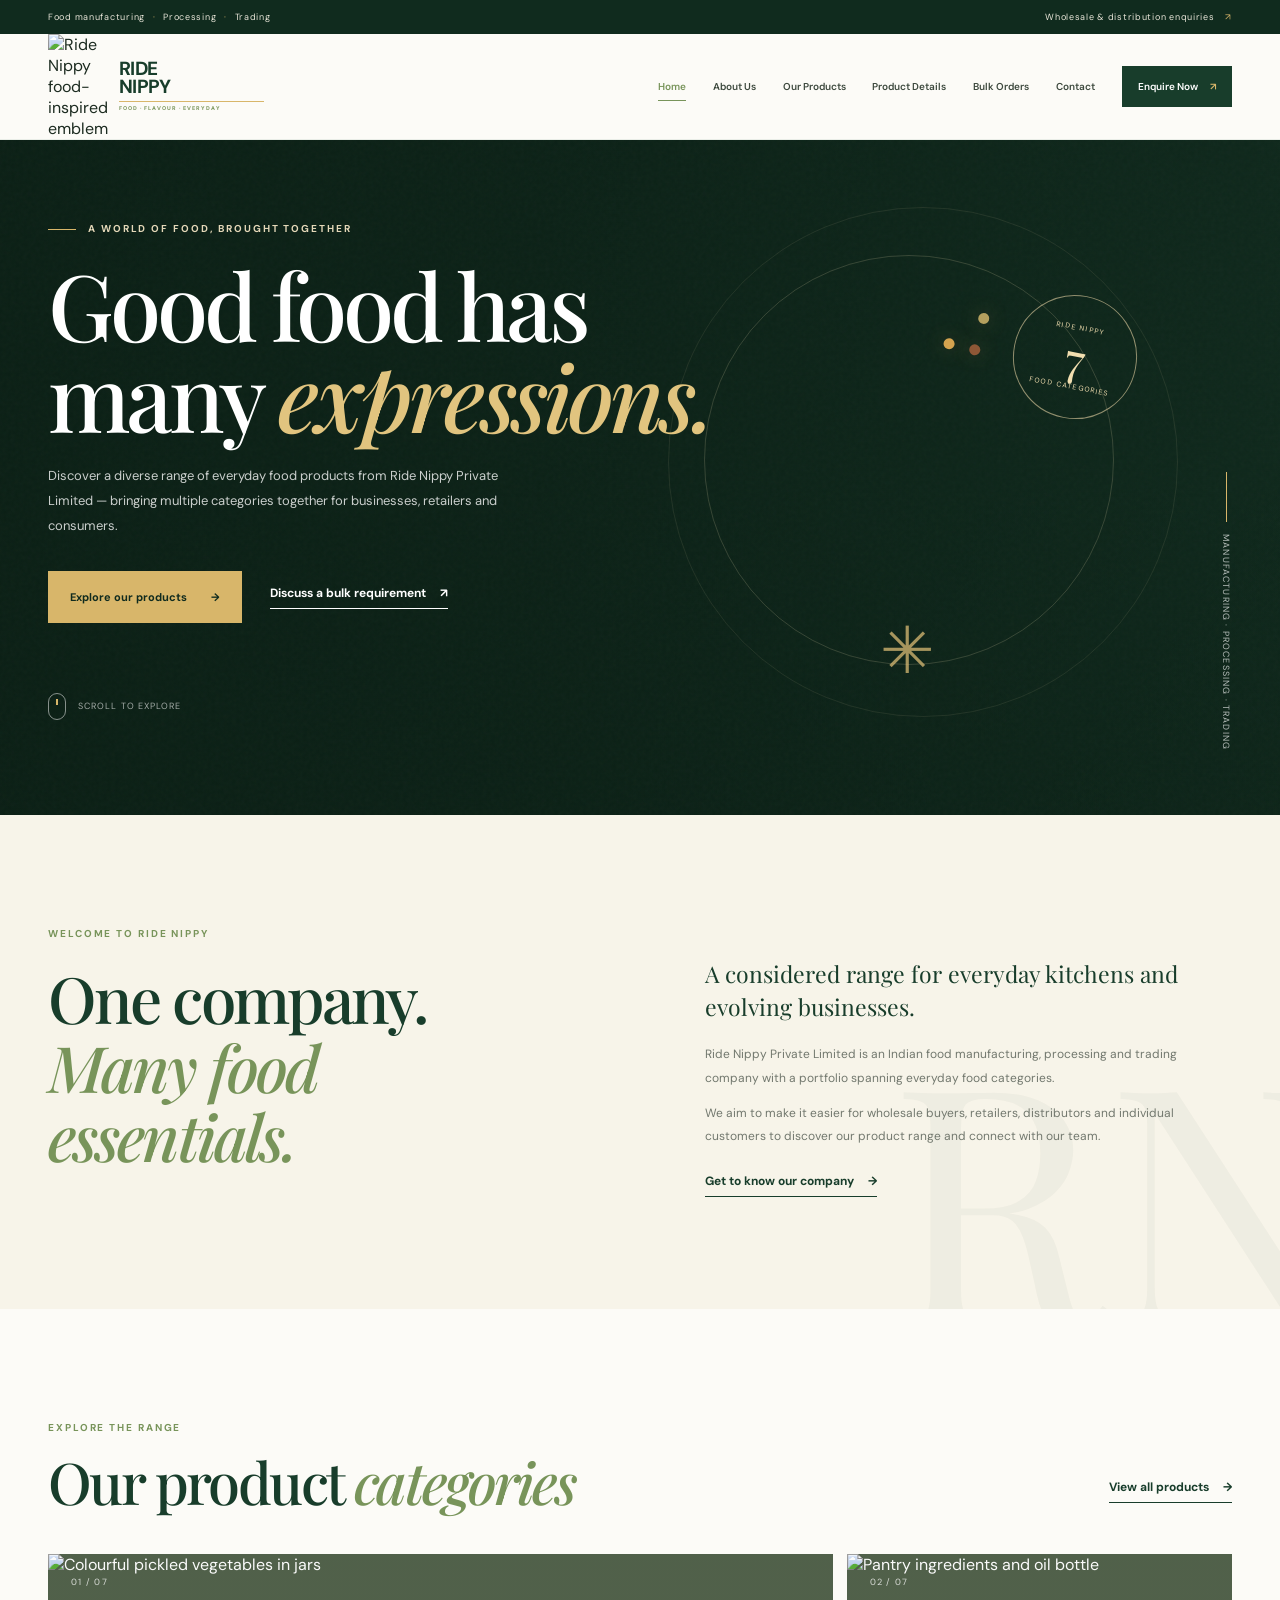
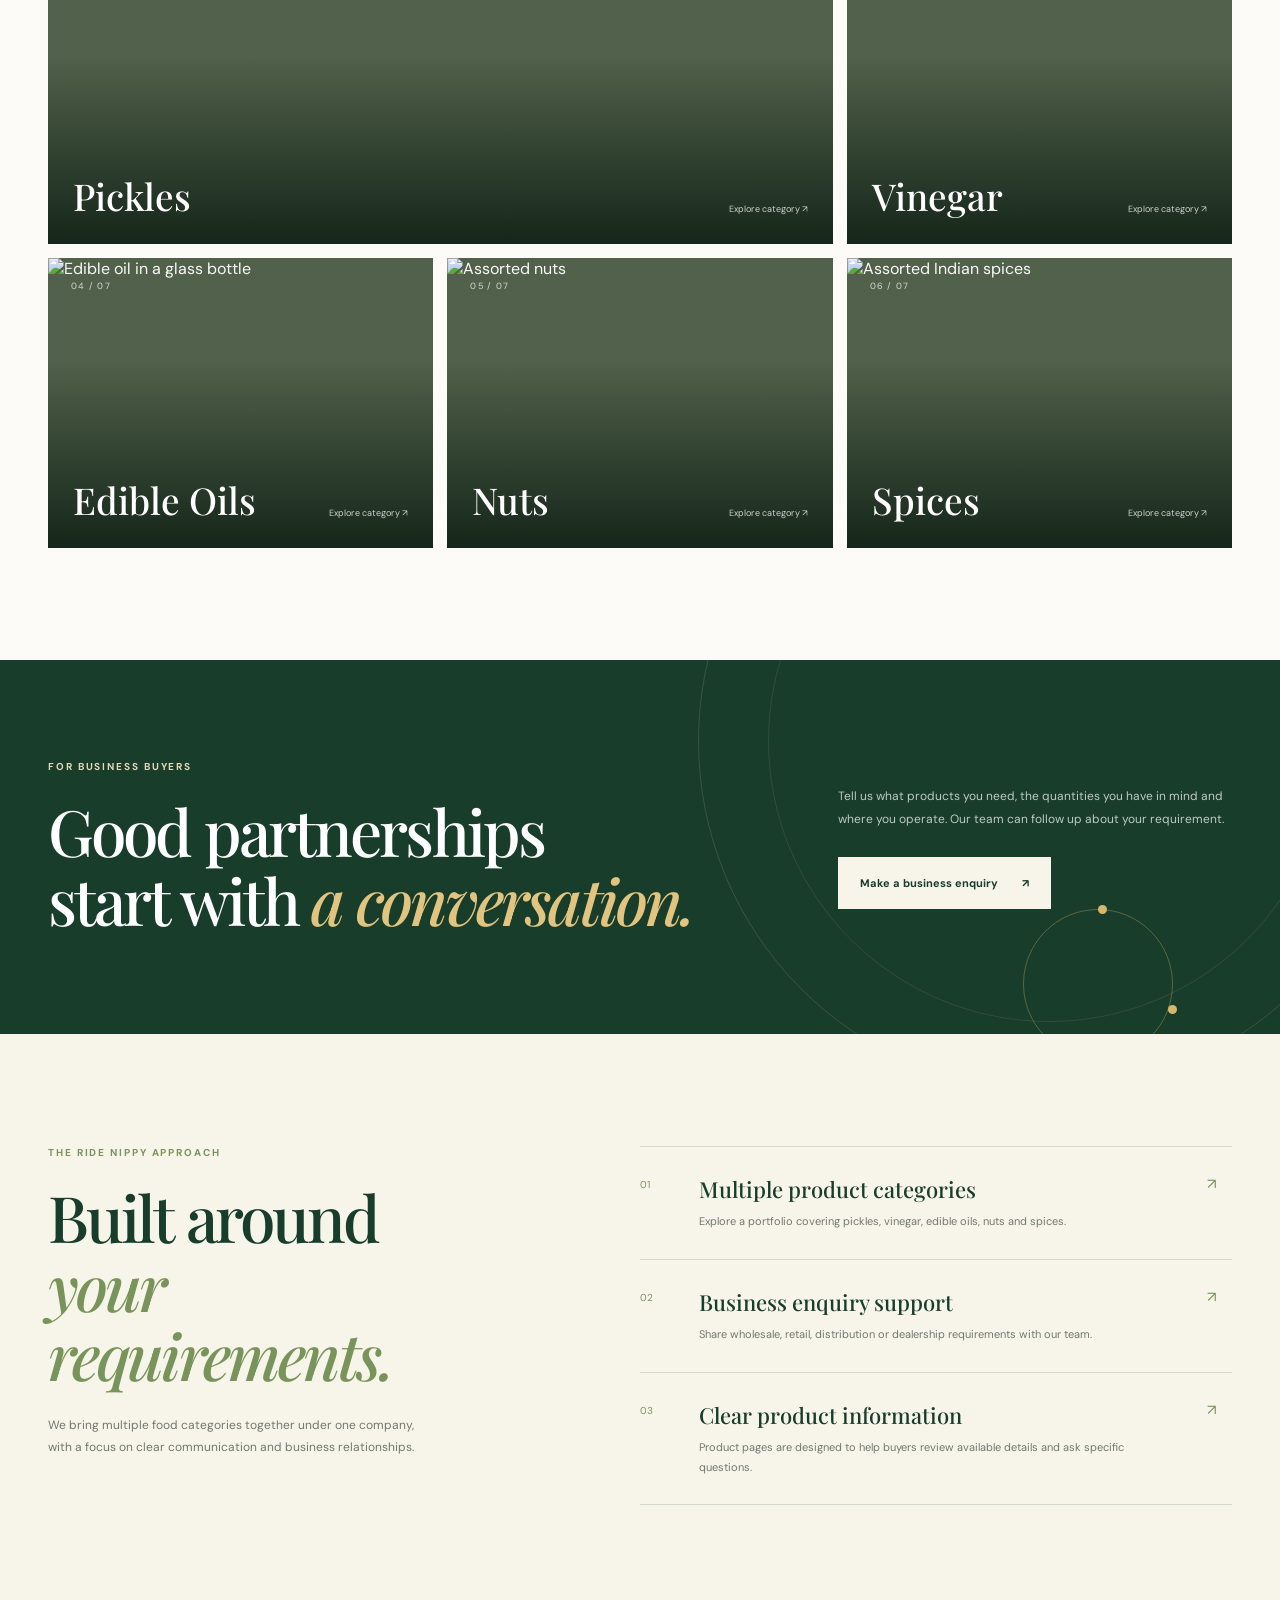
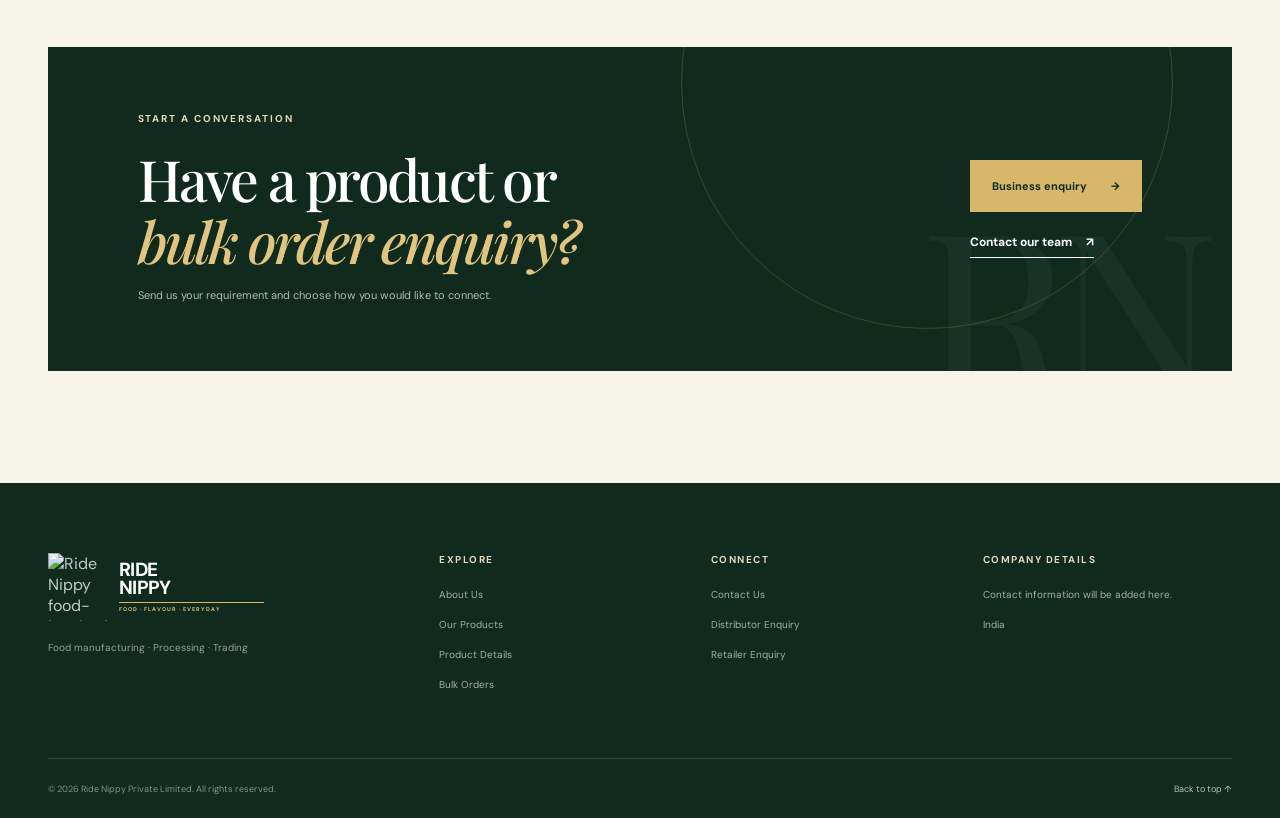
==== commit 7794ad04: "Update index.html" ====
--- a/index.html
+++ b/index.html
@@ -1,555 +1,915 @@
 <!DOCTYPE html>
 <html lang="en">
+
 <head>
-  <meta charset="UTF-8">
-  <meta name="viewport" content="width=device-width, initial-scale=1.0">
-  <meta name="description" content="Explore Ride Nippy Private Limited's food product categories: pickles, vinegar, fruit jam, edible oils, nuts, spices, lentils and pulses.">
-  <meta name="theme-color" content="#183d2b">
-  <title>Ride Nippy Private Limited | Food Products & Bulk Enquiries</title>
-
-  <link rel="preconnect" href="https://fonts.googleapis.com">
-  <link rel="preconnect" href="https://fonts.gstatic.com" crossorigin>
-  <link href="https://fonts.googleapis.com/css2?family=DM+Sans:wght@400;500;600;700&family=Playfair+Display:wght@500;600;700&display=swap" rel="stylesheet">
-
-  <link rel="stylesheet" href="style.css">
-  <link rel="stylesheet" href="pages.css">
-
-  <!-- GSAP Animation Libraries -->
-  <script src="https://cdnjs.cloudflare.com/ajax/libs/gsap/3.12.5/gsap.min.js" defer></script>
-  <script src="https://cdnjs.cloudflare.com/ajax/libs/gsap/3.12.5/ScrollTrigger.min.js" defer></script>
-  <script src="script.js" defer></script>
+    <meta charset="UTF-8">
+    <meta name="viewport" content="width=device-width, initial-scale=1.0">
+
+    <meta name="description" content="Explore Ride Nippy Private Limited's food product categories: pickles, vinegar, fruit jam, edible oils, nuts, spices, lentils and pulses.">
+
+    <meta name="theme-color" content="#183d2b">
+
+    <title>Ride Nippy Private Limited | Food Products &amp; Bulk Enquiries</title>
+
+    <!-- Google Fonts -->
+    <link rel="preconnect" href="https://fonts.googleapis.com">
+    <link rel="preconnect" href="https://fonts.gstatic.com" crossorigin>
+
+    <link href="https://fonts.googleapis.com/css2?family=DM+Sans:wght@400;500;600;700&family=Playfair+Display:wght@500;600;700&display=swap" rel="stylesheet">
+
+    <!-- CSS -->
+    <link rel="stylesheet" href="style.css">
+    <link rel="stylesheet" href="pages.css">
+
+    <!-- LOGO STYLING -->
+    <style>
+
+        /* HEADER AND FOOTER LOGO */
+
+        .site-header .brand,
+        .footer-brand .brand {
+            display: inline-flex;
+            align-items: center;
+            gap: 11px;
+            text-decoration: none;
+            flex-shrink: 0;
+        }
+
+        /* NEW GOLD EMBLEM */
+
+        .brand-logo {
+            display: block;
+            width: 48px;
+            height: 68px;
+            max-width: none;
+            object-fit: contain;
+            object-position: center;
+            flex: 0 0 48px;
+        }
+
+        /* RIDE NIPPY WORDMARK */
+
+        .brand-copy {
+            display: flex;
+            flex-direction: column;
+            justify-content: center;
+            min-width: 145px;
+            line-height: 1;
+        }
+
+        .brand-copy strong {
+            display: block;
+            color: #183d2b;
+            font-family: 'DM Sans', Arial, sans-serif;
+            font-size: 19px;
+            font-weight: 700;
+            line-height: .94;
+            letter-spacing: -.7px;
+        }
+
+        /* TAGLINE */
+
+        .brand-copy small {
+            display: block;
+            margin-top: 5px;
+            padding-top: 4px;
+            border-top: 1px solid #d8b66a;
+            color: #78945a;
+            font-family: 'DM Sans', Arial, sans-serif;
+            font-size: 5.5px;
+            font-weight: 700;
+            line-height: 1.2;
+            letter-spacing: 1px;
+            white-space: nowrap;
+        }
+
+        /* FOOTER LOGO */
+
+        .footer-brand .brand-logo {
+            width: 48px;
+            height: 68px;
+            flex-basis: 48px;
+        }
+
+        .footer-brand .brand-copy strong {
+            color: #ffffff;
+        }
+
+        .footer-brand .brand-copy small {
+            color: #d8bd7d;
+        }
+
+        /* TABLET */
+
+        @media (max-width: 900px) {
+
+            .brand-logo {
+                width: 43px;
+                height: 60px;
+                flex-basis: 43px;
+            }
+
+            .brand-copy {
+                min-width: 125px;
+            }
+
+            .brand-copy strong {
+                font-size: 17px;
+            }
+
+        }
+
+        /* MOBILE */
+
+        @media (max-width: 600px) {
+
+            .brand-logo {
+                width: 38px;
+                height: 53px;
+                flex-basis: 38px;
+            }
+
+            .brand-copy {
+                min-width: 116px;
+            }
+
+            .brand-copy strong {
+                font-size: 16px;
+            }
+
+            .brand-copy small {
+                font-size: 5px;
+                letter-spacing: .7px;
+            }
+
+        }
+
+    </style>
+
+    <!-- GSAP Animation Libraries -->
+
+    <script src="https://cdnjs.cloudflare.com/ajax/libs/gsap/3.12.5/gsap.min.js" defer></script>
+
+    <script src="https://cdnjs.cloudflare.com/ajax/libs/gsap/3.12.5/ScrollTrigger.min.js" defer></script>
+
+    <script src="script.js" defer></script>
+
 </head>
 
 <body>
 
-  <!-- ANNOUNCEMENT BAR -->
-  <div class="announcement">
-    <p>Food manufacturing <span>·</span> Processing <span>·</span> Trading</p>
-    <a href="business-enquiry.html">
-      Wholesale & distribution enquiries
-      <span aria-hidden="true">↗</span>
-    </a>
-  </div>
-
-
-  <!-- HEADER -->
-  <header class="site-header" id="top">
-    <div class="container nav-wrap">
-
-      <a class="brand" href="index.html" aria-label="Ride Nippy home">
-        <img src="assets/ride-nippy-logo.svg" alt="Ride Nippy Private Limited">
-      </a>
-
-      <button class="menu-toggle" type="button" aria-label="Open navigation" aria-expanded="false">
-        <span></span>
-        <span></span>
-        <span></span>
-      </button>
-
-      <nav class="main-nav" aria-label="Main navigation">
-        <a class="active" href="index.html">Home</a>
-        <a href="about.html">About Us</a>
-        <a href="products.html">Our Products</a>
-        <a href="product-details.html">Product Details</a>
-        <a href="business-enquiry.html">Bulk Orders</a>
-        <a href="contact.html">Contact</a>
-        <a class="nav-cta" href="#enquiry">
-          Enquire Now <span aria-hidden="true">↗</span>
+    <!-- ANNOUNCEMENT BAR -->
+
+    <div class="announcement">
+
+        <p>
+            Food manufacturing
+            <span>·</span>
+            Processing
+            <span>·</span>
+            Trading
+        </p>
+
+        <a href="business-enquiry.html">
+            Wholesale &amp; distribution enquiries
+            <span aria-hidden="true">↗</span>
         </a>
-      </nav>
 
     </div>
-  </header>
-
-
-  <main>
-
-    <!-- HERO SECTION -->
-    <section class="hero">
-
-      <div class="hero-photo" aria-hidden="true"></div>
-      <div class="hero-overlay"></div>
-      <div class="hero-grain" aria-hidden="true"></div>
-
-      <div class="hero-orbit orbit-one" aria-hidden="true"></div>
-      <div class="hero-orbit orbit-two" aria-hidden="true"></div>
-
-      <div class="hero-floating floating-spice" aria-hidden="true">
-        <span class="spice-dot"></span>
-        <span class="spice-dot"></span>
-        <span class="spice-dot"></span>
-      </div>
-
-      <div class="hero-floating floating-leaf" aria-hidden="true">✳</div>
-
-      <div class="container hero-inner">
-
-        <div class="hero-copy">
-
-          <p class="eyebrow light hero-kicker">
-            <span class="eyebrow-line"></span>
-            A world of food, brought together
-          </p>
-
-          <h1>
-            Good food has<br>
-            many <em>expressions.</em>
-          </h1>
-
-          <p class="hero-description">
-            Discover a diverse range of everyday food products from Ride
-            Nippy Private Limited — bringing multiple categories together
-            for businesses, retailers and consumers.
-          </p>
-
-          <div class="hero-actions">
-            <a class="button button-gold" href="products.html">
-              Explore our products <span aria-hidden="true">→</span>
+
+
+    <!-- HEADER -->
+
+    <header class="site-header" id="top">
+
+        <div class="container nav-wrap">
+
+            <!-- NAVBAR LOGO -->
+
+            <a class="brand" href="index.html" aria-label="Ride Nippy home">
+
+                <img
+                    class="brand-logo"
+                    src="assets/ride-nippy-emblem.png"
+                    alt="Ride Nippy food-inspired emblem"
+                >
+
+                <span class="brand-copy">
+
+                    <strong>RIDE<br>NIPPY</strong>
+
+                    <small>FOOD · FLAVOUR · EVERYDAY</small>
+
+                </span>
+
             </a>
 
-            <a class="text-link light-link" href="business-enquiry.html">
-              Discuss a bulk requirement
-              <span aria-hidden="true">↗</span>
+
+            <!-- MOBILE MENU BUTTON -->
+
+            <button
+                class="menu-toggle"
+                type="button"
+                aria-label="Open navigation"
+                aria-expanded="false"
+            >
+
+                <span></span>
+                <span></span>
+                <span></span>
+
+            </button>
+
+
+            <!-- NAVIGATION -->
+
+            <nav class="main-nav" aria-label="Main navigation">
+
+                <a class="active" href="index.html">Home</a>
+
+                <a href="about.html">About Us</a>
+
+                <a href="products.html">Our Products</a>
+
+                <a href="product-details.html">Product Details</a>
+
+                <a href="business-enquiry.html">Bulk Orders</a>
+
+                <a href="contact.html">Contact</a>
+
+                <a class="nav-cta" href="#enquiry">
+                    Enquire Now
+                    <span aria-hidden="true">↗</span>
+                </a>
+
+            </nav>
+
+        </div>
+
+    </header>
+
+
+    <main>
+
+        <!-- HERO SECTION -->
+
+        <section class="hero">
+
+            <div class="hero-photo" aria-hidden="true"></div>
+
+            <div class="hero-overlay"></div>
+
+            <div class="hero-grain" aria-hidden="true"></div>
+
+            <div class="hero-orbit orbit-one" aria-hidden="true"></div>
+
+            <div class="hero-orbit orbit-two" aria-hidden="true"></div>
+
+
+            <div class="hero-floating floating-spice" aria-hidden="true">
+
+                <span class="spice-dot"></span>
+                <span class="spice-dot"></span>
+                <span class="spice-dot"></span>
+
+            </div>
+
+
+            <div class="hero-floating floating-leaf" aria-hidden="true">
+                ✳
+            </div>
+
+
+            <div class="container hero-inner">
+
+                <div class="hero-copy">
+
+                    <p class="eyebrow light hero-kicker">
+
+                        <span class="eyebrow-line"></span>
+
+                        A world of food, brought together
+
+                    </p>
+
+
+                    <h1>
+                        Good food has<br>
+                        many <em>expressions.</em>
+                    </h1>
+
+
+                    <p class="hero-description">
+
+                        Discover a diverse range of everyday food products
+                        from Ride Nippy Private Limited — bringing multiple
+                        categories together for businesses, retailers
+                        and consumers.
+
+                    </p>
+
+
+                    <div class="hero-actions">
+
+                        <a class="button button-gold" href="products.html">
+
+                            Explore our products
+
+                            <span aria-hidden="true">→</span>
+
+                        </a>
+
+
+                        <a class="text-link light-link" href="business-enquiry.html">
+
+                            Discuss a bulk requirement
+
+                            <span aria-hidden="true">↗</span>
+
+                        </a>
+
+                    </div>
+
+
+                    <div class="hero-bottom-note">
+
+                        <span class="scroll-mark">
+                            <i></i>
+                        </span>
+
+                        <span>Scroll to explore</span>
+
+                    </div>
+
+                </div>
+
+
+                <div class="hero-side-note">
+
+                    <span class="side-note-rule"></span>
+
+                    <span>
+                        Manufacturing · Processing · Trading
+                    </span>
+
+                </div>
+
+
+                <div class="hero-stamp" aria-hidden="true">
+
+                    <span class="stamp-top">RIDE NIPPY</span>
+
+                    <span class="stamp-center">7</span>
+
+                    <span class="stamp-bottom">FOOD CATEGORIES</span>
+
+                </div>
+
+            </div>
+
+        </section>
+
+
+        <!-- INTRODUCTION -->
+
+        <section class="intro section-pad">
+
+            <div class="container intro-grid">
+
+                <div class="intro-heading reveal">
+
+                    <p class="eyebrow">
+                        Welcome to Ride Nippy
+                    </p>
+
+                    <h2>
+                        One company.<br>
+                        <em>Many food essentials.</em>
+                    </h2>
+
+                </div>
+
+
+                <div class="intro-copy reveal">
+
+                    <p class="intro-lead">
+                        A considered range for everyday kitchens and evolving businesses.
+                    </p>
+
+                    <p>
+                        Ride Nippy Private Limited is an Indian food
+                        manufacturing, processing and trading company
+                        with a portfolio spanning everyday food categories.
+                    </p>
+
+                    <p>
+                        We aim to make it easier for wholesale buyers,
+                        retailers, distributors and individual customers
+                        to discover our product range and connect with our team.
+                    </p>
+
+                    <a class="text-link" href="about.html">
+
+                        Get to know our company
+
+                        <span aria-hidden="true">→</span>
+
+                    </a>
+
+                </div>
+
+            </div>
+
+            <div class="intro-decoration" aria-hidden="true">
+                R&nbsp;N
+            </div>
+
+        </section>
+
+
+        <!-- PRODUCT CATEGORIES -->
+
+        <section class="categories section-pad" id="categories">
+
+            <div class="container">
+
+                <div class="section-heading reveal">
+
+                    <div>
+
+                        <p class="eyebrow">
+                            Explore the range
+                        </p>
+
+                        <h2>
+                            Our product <em>categories</em>
+                        </h2>
+
+                    </div>
+
+
+                    <a class="text-link desktop-link" href="products.html">
+
+                        View all products
+
+                        <span aria-hidden="true">→</span>
+
+                    </a>
+
+                </div>
+
+
+                <div class="category-grid">
+
+
+                    <!-- PICKLES -->
+
+                    <a class="category-card category-large reveal" href="products.html#pickles">
+
+                        <img
+                            src="https://images.unsplash.com/photo-1599909533730-f9d4c7f8f2f5?auto=format&fit=crop&w=1200&q=85"
+                            alt="Colourful pickled vegetables in jars"
+                            loading="lazy"
+                        >
+
+                        <span class="category-number">01 / 07</span>
+
+                        <span class="category-label">
+
+                            <strong>Pickles</strong>
+
+                            <small>Explore category ↗</small>
+
+                        </span>
+
+                        <span class="card-arrow" aria-hidden="true">↗</span>
+
+                    </a>
+
+
+                    <!-- VINEGAR -->
+
+                    <a class="category-card reveal" href="products.html#vinegar">
+
+                        <img
+                            src="https://images.unsplash.com/photo-1474979266404-7eaacbcd87c5?auto=format&fit=crop&w=900&q=85"
+                            alt="Pantry ingredients and oil bottle"
+                            loading="lazy"
+                        >
+
+                        <span class="category-number">02 / 07</span>
+
+                        <span class="category-label">
+
+                            <strong>Vinegar</strong>
+
+                            <small>Explore category ↗</small>
+
+                        </span>
+
+                        <span class="card-arrow" aria-hidden="true">↗</span>
+
+                    </a>
+
+
+                    <!-- EDIBLE OILS -->
+
+                    <a class="category-card reveal" href="products.html#oils">
+
+                        <img
+                            src="https://images.unsplash.com/photo-1474979266404-7eaacbcd87c5?auto=format&fit=crop&w=900&q=85"
+                            alt="Edible oil in a glass bottle"
+                            loading="lazy"
+                        >
+
+                        <span class="category-number">04 / 07</span>
+
+                        <span class="category-label">
+
+                            <strong>Edible Oils</strong>
+
+                            <small>Explore category ↗</small>
+
+                        </span>
+
+                        <span class="card-arrow" aria-hidden="true">↗</span>
+
+                    </a>
+
+
+                    <!-- NUTS -->
+
+                    <a class="category-card reveal" href="products.html#nuts">
+
+                        <img
+                            src="https://images.unsplash.com/photo-1508061253366-f7da158b6d46?auto=format&fit=crop&w=900&q=85"
+                            alt="Assorted nuts"
+                            loading="lazy"
+                        >
+
+                        <span class="category-number">05 / 07</span>
+
+                        <span class="category-label">
+
+                            <strong>Nuts</strong>
+
+                            <small>Explore category ↗</small>
+
+                        </span>
+
+                        <span class="card-arrow" aria-hidden="true">↗</span>
+
+                    </a>
+
+
+                    <!-- SPICES -->
+
+                    <a class="category-card reveal" href="products.html#spices">
+
+                        <img
+                            src="https://images.unsplash.com/photo-1596040033229-a9821ebd058d?auto=format&fit=crop&w=900&q=85"
+                            alt="Assorted Indian spices"
+                            loading="lazy"
+                        >
+
+                        <span class="category-number">06 / 07</span>
+
+                        <span class="category-label">
+
+                            <strong>Spices</strong>
+
+                            <small>Explore category ↗</small>
+
+                        </span>
+
+                        <span class="card-arrow" aria-hidden="true">↗</span>
+
+                    </a>
+
+                </div>
+
+
+                <a class="text-link mobile-link" href="products.html">
+
+                    View all products
+
+                    <span aria-hidden="true">→</span>
+
+                </a>
+
+            </div>
+
+        </section>
+
+
+        <!-- BUSINESS SECTION -->
+
+        <section class="business-band">
+
+            <div class="business-band-shape" aria-hidden="true"></div>
+
+            <div class="container business-band-inner">
+
+                <div class="business-band-heading reveal">
+
+                    <p class="eyebrow light">
+                        For business buyers
+                    </p>
+
+                    <h2>
+                        Good partnerships<br>
+                        start with <em>a conversation.</em>
+                    </h2>
+
+                </div>
+
+
+                <div class="business-band-copy reveal">
+
+                    <p>
+                        Tell us what products you need, the quantities
+                        you have in mind and where you operate.
+                        Our team can follow up about your requirement.
+                    </p>
+
+                    <a class="button button-light" href="business-enquiry.html">
+
+                        Make a business enquiry
+
+                        <span aria-hidden="true">↗</span>
+
+                    </a>
+
+                </div>
+
+
+                <div class="business-orbit" aria-hidden="true">
+
+                    <span></span>
+                    <span></span>
+                    <span></span>
+
+                </div>
+
+            </div>
+
+        </section>
+
+
+        <!-- WHY RIDE NIPPY -->
+
+        <section class="why section-pad">
+
+            <div class="container why-grid">
+
+                <div class="why-heading reveal">
+
+                    <p class="eyebrow">
+                        The Ride Nippy approach
+                    </p>
+
+                    <h2>
+                        Built around<br>
+                        <em>your requirements.</em>
+                    </h2>
+
+                    <p>
+                        We bring multiple food categories together under
+                        one company, with a focus on clear communication
+                        and business relationships.
+                    </p>
+
+                </div>
+
+
+                <div class="value-list">
+
+
+                    <article class="value-item reveal">
+
+                        <span>01</span>
+
+                        <div>
+
+                            <h3>Multiple product categories</h3>
+
+                            <p>
+                                Explore a portfolio covering pickles,
+                                vinegar, edible oils, nuts and spices.
+                            </p>
+
+                        </div>
+
+                        <b aria-hidden="true">↗</b>
+
+                    </article>
+
+
+                    <article class="value-item reveal">
+
+                        <span>02</span>
+
+                        <div>
+
+                            <h3>Business enquiry support</h3>
+
+                            <p>
+                                Share wholesale, retail, distribution
+                                or dealership requirements with our team.
+                            </p>
+
+                        </div>
+
+                        <b aria-hidden="true">↗</b>
+
+                    </article>
+
+
+                    <article class="value-item reveal">
+
+                        <span>03</span>
+
+                        <div>
+
+                            <h3>Clear product information</h3>
+
+                            <p>
+                                Product pages are designed to help buyers
+                                review available details and ask specific questions.
+                            </p>
+
+                        </div>
+
+                        <b aria-hidden="true">↗</b>
+
+                    </article>
+
+                </div>
+
+            </div>
+
+        </section>
+
+
+        <!-- ENQUIRY SECTION -->
+
+        <section class="enquiry-section section-pad" id="enquiry">
+
+            <div class="container enquiry-card reveal">
+
+                <div>
+
+                    <p class="eyebrow light">
+                        Start a conversation
+                    </p>
+
+                    <h2>
+                        Have a product or<br>
+                        <em>bulk order enquiry?</em>
+                    </h2>
+
+                    <p>
+                        Send us your requirement and choose how
+                        you would like to connect.
+                    </p>
+
+                </div>
+
+
+                <div class="enquiry-actions">
+
+                    <a class="button button-gold" href="business-enquiry.html">
+
+                        Business enquiry
+
+                        <span aria-hidden="true">→</span>
+
+                    </a>
+
+
+                    <a class="text-link light-link" href="contact.html">
+
+                        Contact our team
+
+                        <span aria-hidden="true">↗</span>
+
+                    </a>
+
+                </div>
+
+
+                <span class="enquiry-decoration" aria-hidden="true">
+                    RN
+                </span>
+
+            </div>
+
+        </section>
+
+    </main>
+
+
+    <!-- FOOTER -->
+
+    <footer class="site-footer">
+
+        <div class="container footer-main">
+
+
+            <!-- FOOTER BRAND LOGO -->
+
+            <div class="footer-brand">
+
+                <a class="brand" href="index.html" aria-label="Ride Nippy home">
+
+                    <img
+                        class="brand-logo"
+                        src="assets/ride-nippy-emblem.png"
+                        alt="Ride Nippy food-inspired emblem"
+                    >
+
+                    <span class="brand-copy">
+
+                        <strong>RIDE<br>NIPPY</strong>
+
+                        <small>FOOD · FLAVOUR · EVERYDAY</small>
+
+                    </span>
+
+                </a>
+
+
+                <p>
+                    Food manufacturing · Processing · Trading
+                </p>
+
+            </div>
+
+
+            <!-- EXPLORE -->
+
+            <div class="footer-column">
+
+                <h4>Explore</h4>
+
+                <a href="about.html">About Us</a>
+
+                <a href="products.html">Our Products</a>
+
+                <a href="product-details.html">Product Details</a>
+
+                <a href="business-enquiry.html">Bulk Orders</a>
+
+            </div>
+
+
+            <!-- CONNECT -->
+
+            <div class="footer-column">
+
+                <h4>Connect</h4>
+
+                <a href="contact.html">Contact Us</a>
+
+                <a href="business-enquiry.html">Distributor Enquiry</a>
+
+                <a href="business-enquiry.html">Retailer Enquiry</a>
+
+            </div>
+
+
+            <!-- COMPANY DETAILS -->
+
+            <div class="footer-column footer-contact">
+
+                <h4>Company details</h4>
+
+                <p>Contact information will be added here.</p>
+
+                <p>India</p>
+
+            </div>
+
+        </div>
+
+
+        <!-- COPYRIGHT -->
+
+        <div class="container footer-bottom">
+
+            <span>
+                © <span id="year"></span>
+                Ride Nippy Private Limited.
+                All rights reserved.
+            </span>
+
+            <a href="#top">
+                Back to top ↑
             </a>
-          </div>
-
-          <div class="hero-bottom-note">
-            <span class="scroll-mark"><i></i></span>
-            <span>Scroll to explore</span>
-          </div>
 
         </div>
 
-        <div class="hero-side-note">
-          <span class="side-note-rule"></span>
-          <span>Manufacturing · Processing · Trading</span>
-        </div>
-
-        <div class="hero-stamp" aria-hidden="true">
-          <span class="stamp-top">RIDE NIPPY</span>
-          <span class="stamp-center">7</span>
-          <span class="stamp-bottom">FOOD CATEGORIES</span>
-        </div>
-
-      </div>
-    </section>
-
-
-    <!-- INTRODUCTION -->
-    <section class="intro section-pad">
-
-      <div class="container intro-grid">
-
-        <div class="intro-heading reveal">
-          <p class="eyebrow">Welcome to Ride Nippy</p>
-
-          <h2>
-            One company.<br>
-            <em>Many food essentials.</em>
-          </h2>
-        </div>
-
-        <div class="intro-copy reveal">
-
-          <p class="intro-lead">
-            A considered range for everyday kitchens and evolving businesses.
-          </p>
-
-          <p>
-            Ride Nippy Private Limited is an Indian food manufacturing,
-            processing and trading company with a portfolio spanning
-            everyday food categories.
-          </p>
-
-          <p>
-            We aim to make it easier for wholesale buyers, retailers,
-            distributors and individual customers to discover our product
-            range and connect with our team.
-          </p>
-
-          <a class="text-link" href="about.html">
-            Get to know our company <span aria-hidden="true">→</span>
-          </a>
-
-        </div>
-
-      </div>
-
-      <div class="intro-decoration" aria-hidden="true">R&nbsp;N</div>
-
-    </section>
-
-
-    <!-- PRODUCT CATEGORIES -->
-    <section class="categories section-pad" id="categories">
-
-      <div class="container">
-
-        <div class="section-heading reveal">
-
-          <div>
-            <p class="eyebrow">Explore the range</p>
-            <h2>Our product <em>categories</em></h2>
-          </div>
-
-          <a class="text-link desktop-link" href="products.html">
-            View all products <span aria-hidden="true">→</span>
-          </a>
-
-        </div>
-
-
-        <div class="category-grid">
-
-          <!-- PICKLES -->
-          <a class="category-card category-large reveal" href="products.html#pickles">
-
-            <img
-              src="https://images.unsplash.com/photo-1599909533730-f9d4c7f8f2f5?auto=format&fit=crop&w=1200&q=85"
-              alt="Colourful pickled vegetables in jars"
-              loading="lazy">
-
-            <span class="category-number">01 / 07</span>
-
-            <span class="category-label">
-              <strong>Pickles</strong>
-              <small>Explore category ↗</small>
-            </span>
-
-            <span class="card-arrow" aria-hidden="true">↗</span>
-
-          </a>
-
-
-          <!-- VINEGAR -->
-          <a class="category-card reveal" href="products.html#vinegar">
-
-            <img
-              src="https://images.unsplash.com/photo-1474979266404-7eaacbcd87c5?auto=format&fit=crop&w=900&q=85"
-              alt="Pantry ingredients and oil bottle"
-              loading="lazy">
-
-            <span class="category-number">02 / 07</span>
-
-            <span class="category-label">
-              <strong>Vinegar</strong>
-              <small>Explore category ↗</small>
-            </span>
-
-            <span class="card-arrow" aria-hidden="true">↗</span>
-
-          </a>
-
-
-          <!-- EDIBLE OILS -->
-          <a class="category-card reveal" href="products.html#oils">
-
-            <img
-              src="https://images.unsplash.com/photo-1474979266404-7eaacbcd87c5?auto=format&fit=crop&w=900&q=85"
-              alt="Edible oil in a glass bottle"
-              loading="lazy">
-
-            <span class="category-number">04 / 07</span>
-
-            <span class="category-label">
-              <strong>Edible Oils</strong>
-              <small>Explore category ↗</small>
-            </span>
-
-            <span class="card-arrow" aria-hidden="true">↗</span>
-
-          </a>
-
-
-          <!-- NUTS -->
-          <a class="category-card reveal" href="products.html#nuts">
-
-            <img
-              src="https://images.unsplash.com/photo-1508061253366-f7da158b6d46?auto=format&fit=crop&w=900&q=85"
-              alt="Assorted nuts"
-              loading="lazy">
-
-            <span class="category-number">05 / 07</span>
-
-            <span class="category-label">
-              <strong>Nuts</strong>
-              <small>Explore category ↗</small>
-            </span>
-
-            <span class="card-arrow" aria-hidden="true">↗</span>
-
-          </a>
-
-
-          <!-- SPICES -->
-          <a class="category-card reveal" href="products.html#spices">
-
-            <img
-              src="https://images.unsplash.com/photo-1596040033229-a9821ebd058d?auto=format&fit=crop&w=900&q=85"
-              alt="Assorted Indian spices"
-              loading="lazy">
-
-            <span class="category-number">06 / 07</span>
-
-            <span class="category-label">
-              <strong>Spices</strong>
-              <small>Explore category ↗</small>
-            </span>
-
-            <span class="card-arrow" aria-hidden="true">↗</span>
-
-          </a>
-
-        </div>
-
-
-        <a class="text-link mobile-link" href="products.html">
-          View all products <span aria-hidden="true">→</span>
-        </a>
-
-      </div>
-
-    </section>
-
-
-    <!-- BUSINESS SECTION -->
-    <section class="business-band">
-
-      <div class="business-band-shape" aria-hidden="true"></div>
-
-      <div class="container business-band-inner">
-
-        <div class="business-band-heading reveal">
-
-          <p class="eyebrow light">For business buyers</p>
-
-          <h2>
-            Good partnerships<br>
-            start with <em>a conversation.</em>
-          </h2>
-
-        </div>
-
-        <div class="business-band-copy reveal">
-
-          <p>
-            Tell us what products you need, the quantities you have in mind
-            and where you operate. Our team can follow up about your
-            requirement.
-          </p>
-
-          <a class="button button-light" href="business-enquiry.html">
-            Make a business enquiry
-            <span aria-hidden="true">↗</span>
-          </a>
-
-        </div>
-
-        <div class="business-orbit" aria-hidden="true">
-          <span></span><span></span><span></span>
-        </div>
-
-      </div>
-
-    </section>
-
-
-    <!-- WHY RIDE NIPPY -->
-    <section class="why section-pad">
-
-      <div class="container why-grid">
-
-        <div class="why-heading reveal">
-
-          <p class="eyebrow">The Ride Nippy approach</p>
-
-          <h2>
-            Built around<br>
-            <em>your requirements.</em>
-          </h2>
-
-          <p>
-            We bring multiple food categories together under one company,
-            with a focus on clear communication and business relationships.
-          </p>
-
-        </div>
-
-
-        <div class="value-list">
-
-          <article class="value-item reveal">
-
-            <span>01</span>
-
-            <div>
-              <h3>Multiple product categories</h3>
-              <p>
-                Explore a portfolio covering pickles, vinegar,
-                edible oils, nuts, spices.
-              </p>
-            </div>
-
-            <b aria-hidden="true">↗</b>
-
-          </article>
-
-
-          <article class="value-item reveal">
-
-            <span>02</span>
-
-            <div>
-              <h3>Business enquiry support</h3>
-              <p>
-                Share wholesale, retail, distribution or dealership
-                requirements with our team.
-              </p>
-            </div>
-
-            <b aria-hidden="true">↗</b>
-
-          </article>
-
-
-          <article class="value-item reveal">
-
-            <span>03</span>
-
-            <div>
-              <h3>Clear product information</h3>
-              <p>
-                Product pages are designed to help buyers review available
-                details and ask specific questions.
-              </p>
-            </div>
-
-            <b aria-hidden="true">↗</b>
-
-          </article>
-
-        </div>
-
-      </div>
-
-    </section>
-
-
-    <!-- ENQUIRY SECTION -->
-    <section class="enquiry-section section-pad" id="enquiry">
-
-      <div class="container enquiry-card reveal">
-
-        <div>
-
-          <p class="eyebrow light">Start a conversation</p>
-
-          <h2>
-            Have a product or<br>
-            <em>bulk order enquiry?</em>
-          </h2>
-
-          <p>
-            Send us your requirement and choose how you would like to connect.
-          </p>
-
-        </div>
-
-
-        <div class="enquiry-actions">
-
-          <a class="button button-gold" href="business-enquiry.html">
-            Business enquiry <span aria-hidden="true">→</span>
-          </a>
-
-          <a class="text-link light-link" href="contact.html">
-            Contact our team <span aria-hidden="true">↗</span>
-          </a>
-
-        </div>
-
-        <span class="enquiry-decoration" aria-hidden="true">RN</span>
-
-      </div>
-
-    </section>
-
-  </main>
-
-
-  <!-- FOOTER -->
-  <footer class="site-footer">
-
-    <div class="container footer-main">
-
-      <div class="footer-brand">
-
-       <a class="brand brand-light" href="index.html">
-
-    <img
-        class="brand-logo"
-        src="assets/ride-nippy-emblem.png"
-        alt="Ride Nippy emblem"
-    >
-
-    <span class="brand-copy">
-        <strong>RIDE<br>NIPPY</strong>
-        <small>FOOD · FLAVOUR · EVERYDAY</small>
-    </span>
-
-</a>
-        <p>Food manufacturing · Processing · Trading</p>
-
-      </div>
-
-
-      <div class="footer-column">
-
-        <h4>Explore</h4>
-
-        <a href="about.html">About Us</a>
-        <a href="products.html">Our Products</a>
-        <a href="product-details.html">Product Details</a>
-        <a href="business-enquiry.html">Bulk Orders</a>
-
-      </div>
-
-
-      <div class="footer-column">
-
-        <h4>Connect</h4>
-
-        <a href="contact.html">Contact Us</a>
-        <a href="business-enquiry.html">Distributor Enquiry</a>
-        <a href="business-enquiry.html">Retailer Enquiry</a>
-
-      </div>
-
-
-      <div class="footer-column footer-contact">
-
-        <h4>Company details</h4>
-
-        <p>Contact information will be added here.</p>
-        <p>India</p>
-
-      </div>
-
-    </div>
-
-
-    <div class="container footer-bottom">
-
-      <span>
-        © <span id="year"></span> Ride Nippy Private Limited.
-        All rights reserved.
-      </span>
-
-      <a href="#top">Back to top ↑</a>
-
-    </div>
-
-  </footer>
+    </footer>
 
 </body>
 </html>
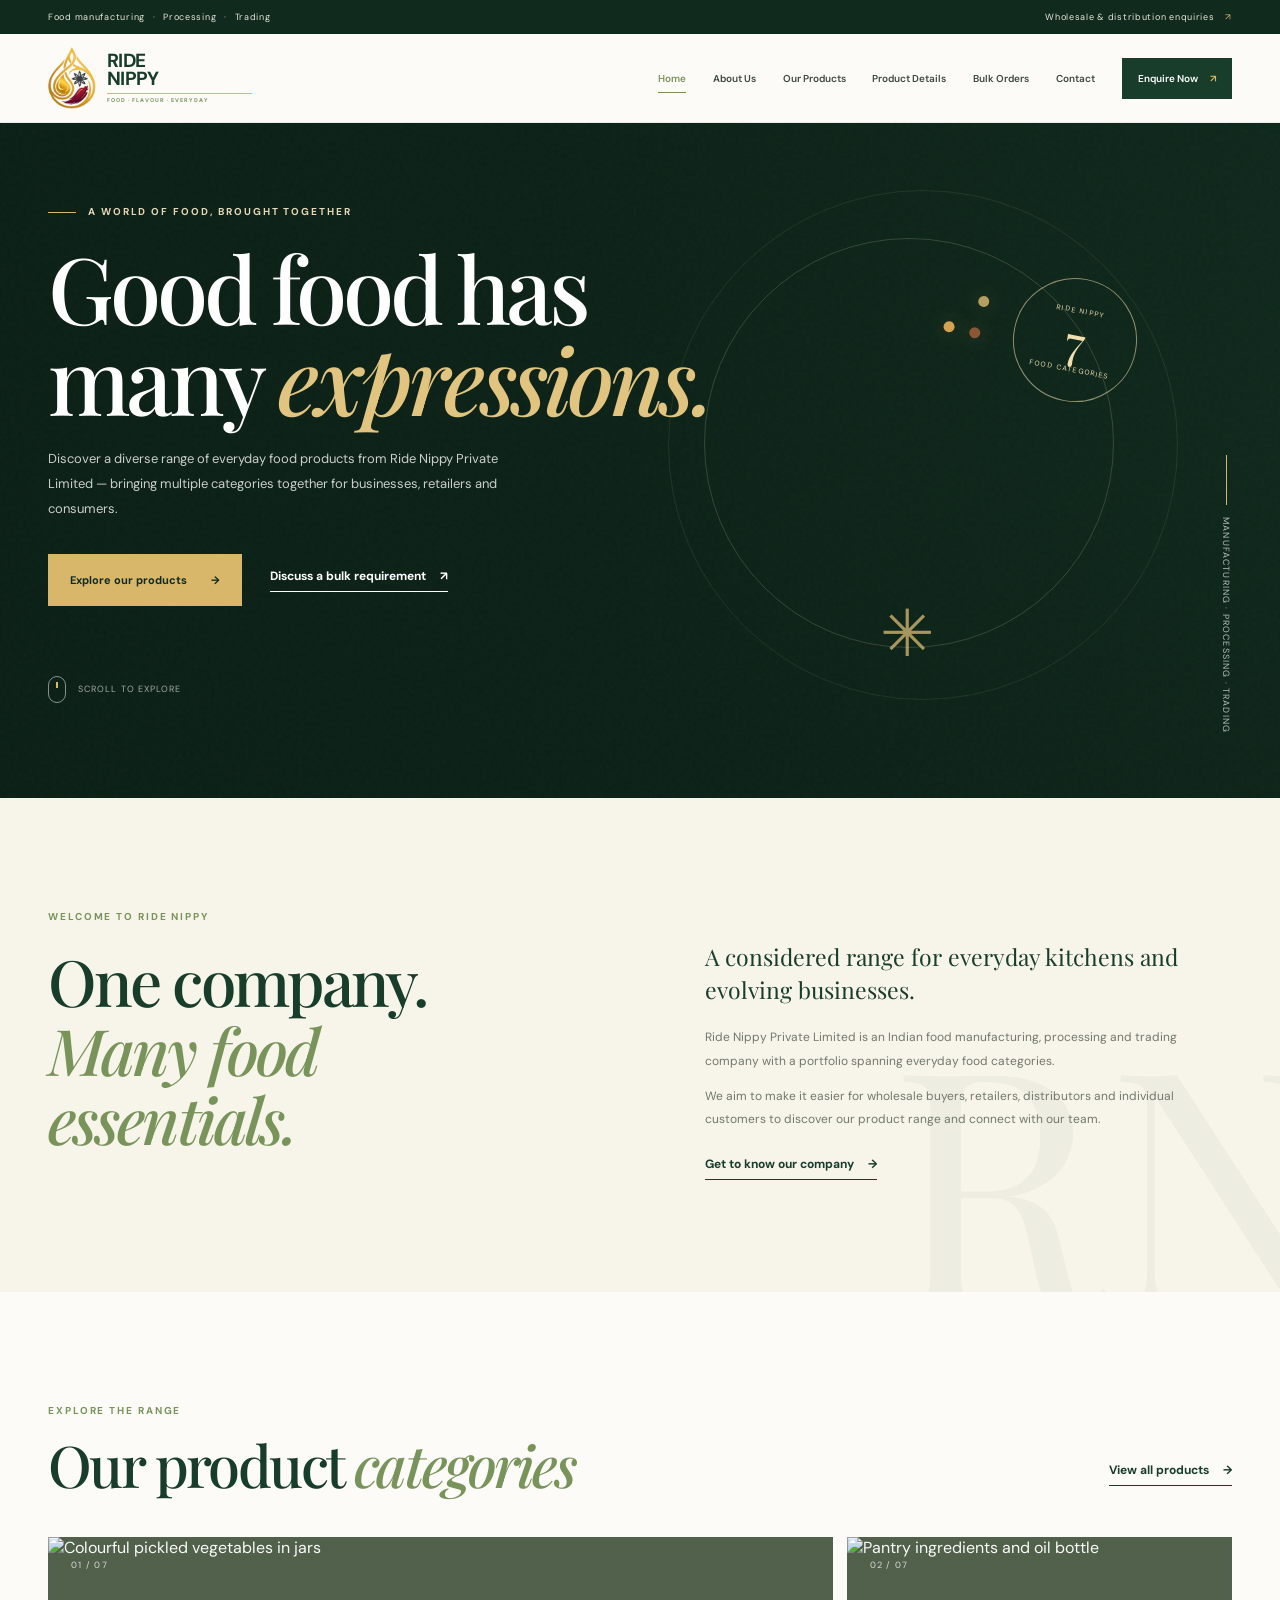
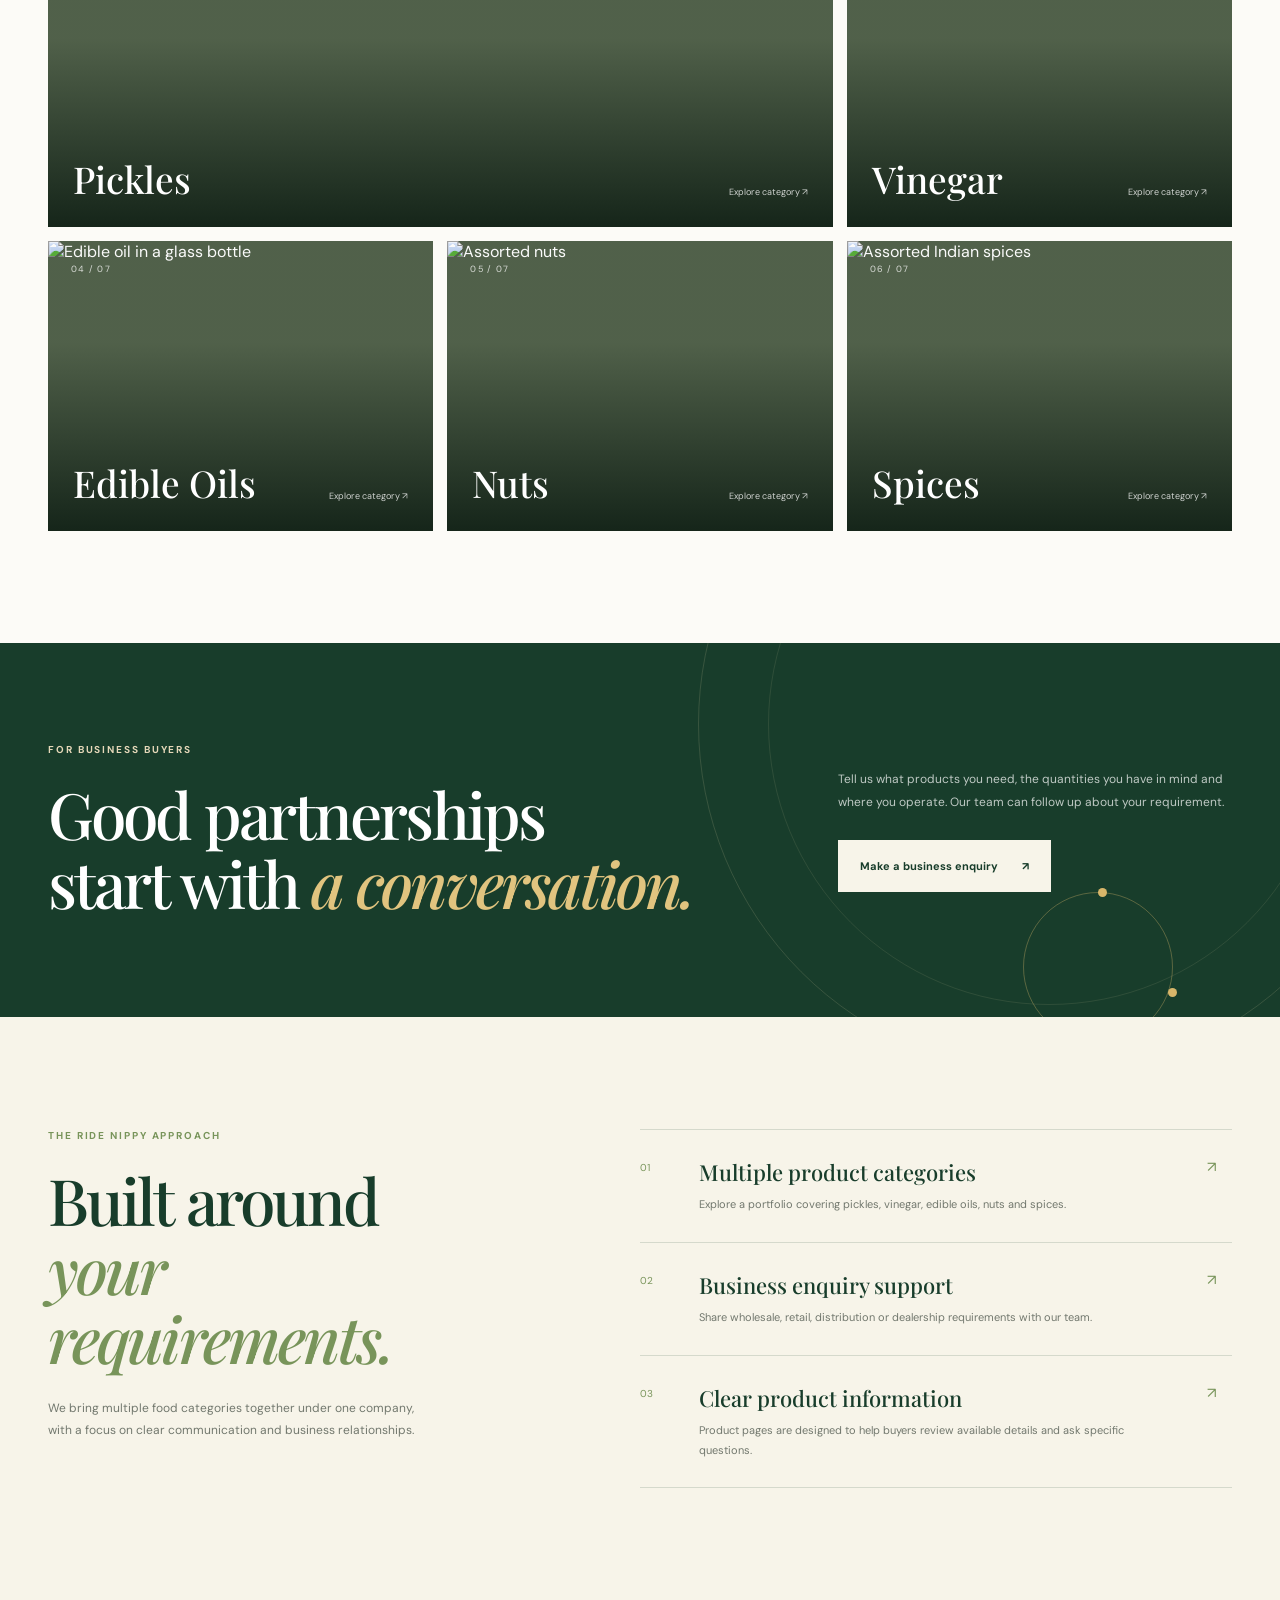
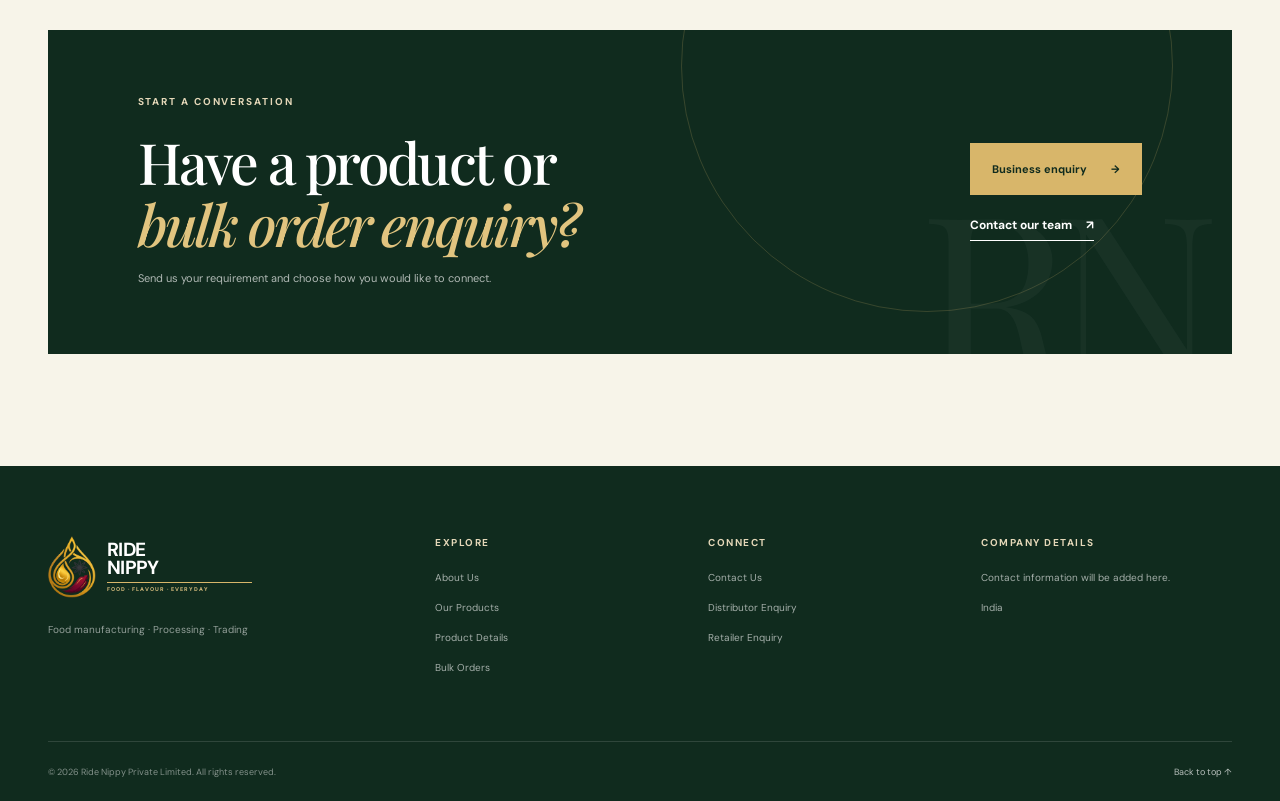
==== commit 473a4d99: "Update index.html" ====
--- a/index.html
+++ b/index.html
@@ -23,31 +23,31 @@
 
     <!-- LOGO STYLING -->
     <style>
-
-        /* HEADER AND FOOTER LOGO */
-
+        /* Compact header and footer brand lockup */
         .site-header .brand,
         .footer-brand .brand {
             display: inline-flex;
             align-items: center;
             gap: 11px;
+            flex-shrink: 0;
             text-decoration: none;
-            flex-shrink: 0;
         }
 
-        /* NEW GOLD EMBLEM */
-
-        .brand-logo {
+        /*
+          Use a more specific selector than .brand img so the generic
+          image width in the main stylesheet cannot enlarge the emblem.
+        */
+        .site-header .brand img.brand-logo,
+        .footer-brand .brand img.brand-logo {
             display: block;
             width: 48px;
-            height: 68px;
-            max-width: none;
+            height: 62px;
+            max-width: 48px;
+            max-height: 62px;
             object-fit: contain;
             object-position: center;
             flex: 0 0 48px;
         }
-
-        /* RIDE NIPPY WORDMARK */
 
         .brand-copy {
             display: flex;
@@ -66,8 +66,6 @@
             line-height: .94;
             letter-spacing: -.7px;
         }
-
-        /* TAGLINE */
 
         .brand-copy small {
             display: block;
@@ -83,14 +81,7 @@
             white-space: nowrap;
         }
 
-        /* FOOTER LOGO */
-
-        .footer-brand .brand-logo {
-            width: 48px;
-            height: 68px;
-            flex-basis: 48px;
-        }
-
+        /* Footer version */
         .footer-brand .brand-copy strong {
             color: #ffffff;
         }
@@ -99,13 +90,14 @@
             color: #d8bd7d;
         }
 
-        /* TABLET */
-
+        /* Tablet */
         @media (max-width: 900px) {
-
-            .brand-logo {
+            .site-header .brand img.brand-logo,
+            .footer-brand .brand img.brand-logo {
                 width: 43px;
-                height: 60px;
+                height: 56px;
+                max-width: 43px;
+                max-height: 56px;
                 flex-basis: 43px;
             }
 
@@ -116,16 +108,16 @@
             .brand-copy strong {
                 font-size: 17px;
             }
-
         }
 
-        /* MOBILE */
-
+        /* Mobile */
         @media (max-width: 600px) {
-
-            .brand-logo {
+            .site-header .brand img.brand-logo,
+            .footer-brand .brand img.brand-logo {
                 width: 38px;
-                height: 53px;
+                height: 50px;
+                max-width: 38px;
+                max-height: 50px;
                 flex-basis: 38px;
             }
 
@@ -141,9 +133,7 @@
                 font-size: 5px;
                 letter-spacing: .7px;
             }
-
         }
-
     </style>
 
     <!-- GSAP Animation Libraries -->
--- a/style.css
+++ b/style.css
@@ -48,19 +48,49 @@
 .announcement a span { color: var(--gold); padding-left: 8px; }
 .site-header { position: sticky; z-index: 100; top: 0; background: rgba(252,251,247,.94); border-bottom: 1px solid rgba(24,61,43,.08); backdrop-filter: blur(14px); }
 .nav-wrap { min-height: 88px; display: flex; align-items: center; justify-content: space-between; gap: 35px; }
-/* Shared Ride Nippy logo — used by every page header and footer */
+/* Shared Ride Nippy brand lockup — compact header sizing */
 .brand {
   display: inline-flex;
   align-items: center;
+  gap: 12px;
   flex-shrink: 0;
   text-decoration: none;
 }
 
-.brand img {
+/* The emblem is intentionally small; do not apply a generic width to .brand img. */
+.brand-logo {
   display: block;
-  width: 190px;
-  height: auto;
+  width: 52px;
+  height: 65px;
+  flex: 0 0 auto;
   object-fit: contain;
+}
+
+.brand-copy {
+  display: flex;
+  flex-direction: column;
+  justify-content: center;
+  min-width: 145px;
+}
+
+.brand-copy strong {
+  color: var(--green);
+  font-family: var(--sans);
+  font-size: 19px;
+  font-weight: 700;
+  line-height: .95;
+  letter-spacing: -.8px;
+}
+
+.brand-copy small {
+  display: block;
+  margin-top: 5px;
+  padding-top: 4px;
+  border-top: 1px solid var(--gold);
+  color: var(--olive);
+  font-size: 6px;
+  font-weight: 600;
+  letter-spacing: 1.2px;
 }
 .main-nav { display: flex; align-items: center; gap: clamp(15px, 2.1vw, 30px); }
 .main-nav > a { position: relative; color: #3d493e; font-size: 10px; font-weight: 600; text-decoration: none; white-space: nowrap; transition: color .25s ease; }
@@ -177,7 +207,7 @@
 /* Footer */
 .site-footer { color: rgba(255,255,255,.75); background: #102b1e; }
 .footer-main { display: grid; grid-template-columns: 1.5fr 1fr 1fr 1.1fr; gap: 45px; padding-top: 70px; padding-bottom: 65px; }
-.footer-brand .brand img { width: 190px; }
+.footer-brand .brand-logo { width: 52px; height: 65px; }
 .footer-brand > p { margin: 20px 0 0; color: rgba(255,255,255,.55); font-size: 10px; }
 .footer-column { display: flex; flex-direction: column; align-items: flex-start; gap: 13px; }
 .footer-column h4 { margin: 0 0 7px; color: #e5d8b9; font-size: 10px; letter-spacing: .15em; text-transform: uppercase; }
@@ -211,7 +241,7 @@
   .container { width: min(var(--container), calc(100% - 60px)); }
   .main-nav { gap: 14px; }
   .main-nav > a { font-size: 9px; }
-  .brand img { width: 165px; }
+  .brand-logo { width: 48px; height: 60px; }
   .hero-stamp { right: 5%; }
   .hero-orbit { right: 3%; }
   .footer-main { gap: 28px; }
@@ -246,7 +276,7 @@
   .announcement { min-height: 32px; padding-inline: 20px; font-size: 8px; }
   .announcement p { display: none; }
   .announcement a { margin-inline: auto; }
-  .brand img { width: 155px; }
+  .brand-logo { width: 42px; height: 54px; }
   .hero, .hero-inner { min-height: 680px; }
   .hero-photo { background-position: 58% center; }
   .hero-overlay { background: linear-gradient(90deg, rgba(10,30,20,.88), rgba(10,30,20,.56)), linear-gradient(0deg, rgba(10,30,20,.45), transparent); }
@@ -292,66 +322,28 @@
   .enquiry-decoration { right: -15px; bottom: -70px; font-size: 170px; }
   .footer-main { grid-template-columns: 1fr 1fr; gap: 38px 22px; padding-top: 55px; padding-bottom: 45px; }
   .footer-brand { grid-column: span 2; }
-  .footer-brand .brand img { width: 170px; }
+  .footer-brand .brand-logo { width: 42px; height: 54px; }
   .footer-bottom { align-items: flex-start; flex-direction: column; justify-content: center; padding-block: 18px; font-size: 8px; }
 }
-/* BRAND LOGO */
-.brand {
-    display: inline-flex;
-    align-items: center;
-    gap: 12px;
-    text-decoration: none;
-}
-
-/* New emblem */
+
+/* Header logo sizing safeguard */
+.nav-wrap {
+  min-height: 88px;
+}
 .brand-logo {
-    width: 48px;
-    height: 65px;
-    object-fit: contain;
-    display: block;
-    flex-shrink: 0;
-}
-
-/* Existing wordmark */
-.brand-copy {
-    display: flex;
-    flex-direction: column;
-    justify-content: center;
-    min-width: 145px;
-}
-
-.brand-copy strong {
-    font-family: 'DM Sans', sans-serif;
-    font-size: 19px;
-    font-weight: 700;
-    line-height: 0.95;
-    letter-spacing: -0.8px;
-    color: #183D2B;
-}
-
-.brand-copy small {
-    display: block;
-    margin-top: 5px;
-    padding-top: 4px;
-    border-top: 1px solid #D8B66A;
-    font-size: 6px;
-    font-weight: 600;
-    letter-spacing: 1.2px;
-    color: #78945A;
-}
-
-/* Mobile */
+  max-width: 52px;
+  max-height: 65px;
+}
+@media (max-width: 820px) {
+  .nav-wrap { min-height: 76px; }
+}
 @media (max-width: 600px) {
-    .brand-logo {
-        width: 38px;
-        height: 52px;
-    }
-
-    .brand-copy strong {
-        font-size: 16px;
-    }
-
-    .brand-copy {
-        min-width: 125px;
-    }
-}
+  .brand-logo {
+    width: 42px;
+    height: 54px;
+    max-width: 42px;
+    max-height: 54px;
+  }
+  .brand-copy { min-width: 125px; }
+  .brand-copy strong { font-size: 16px; }
+}
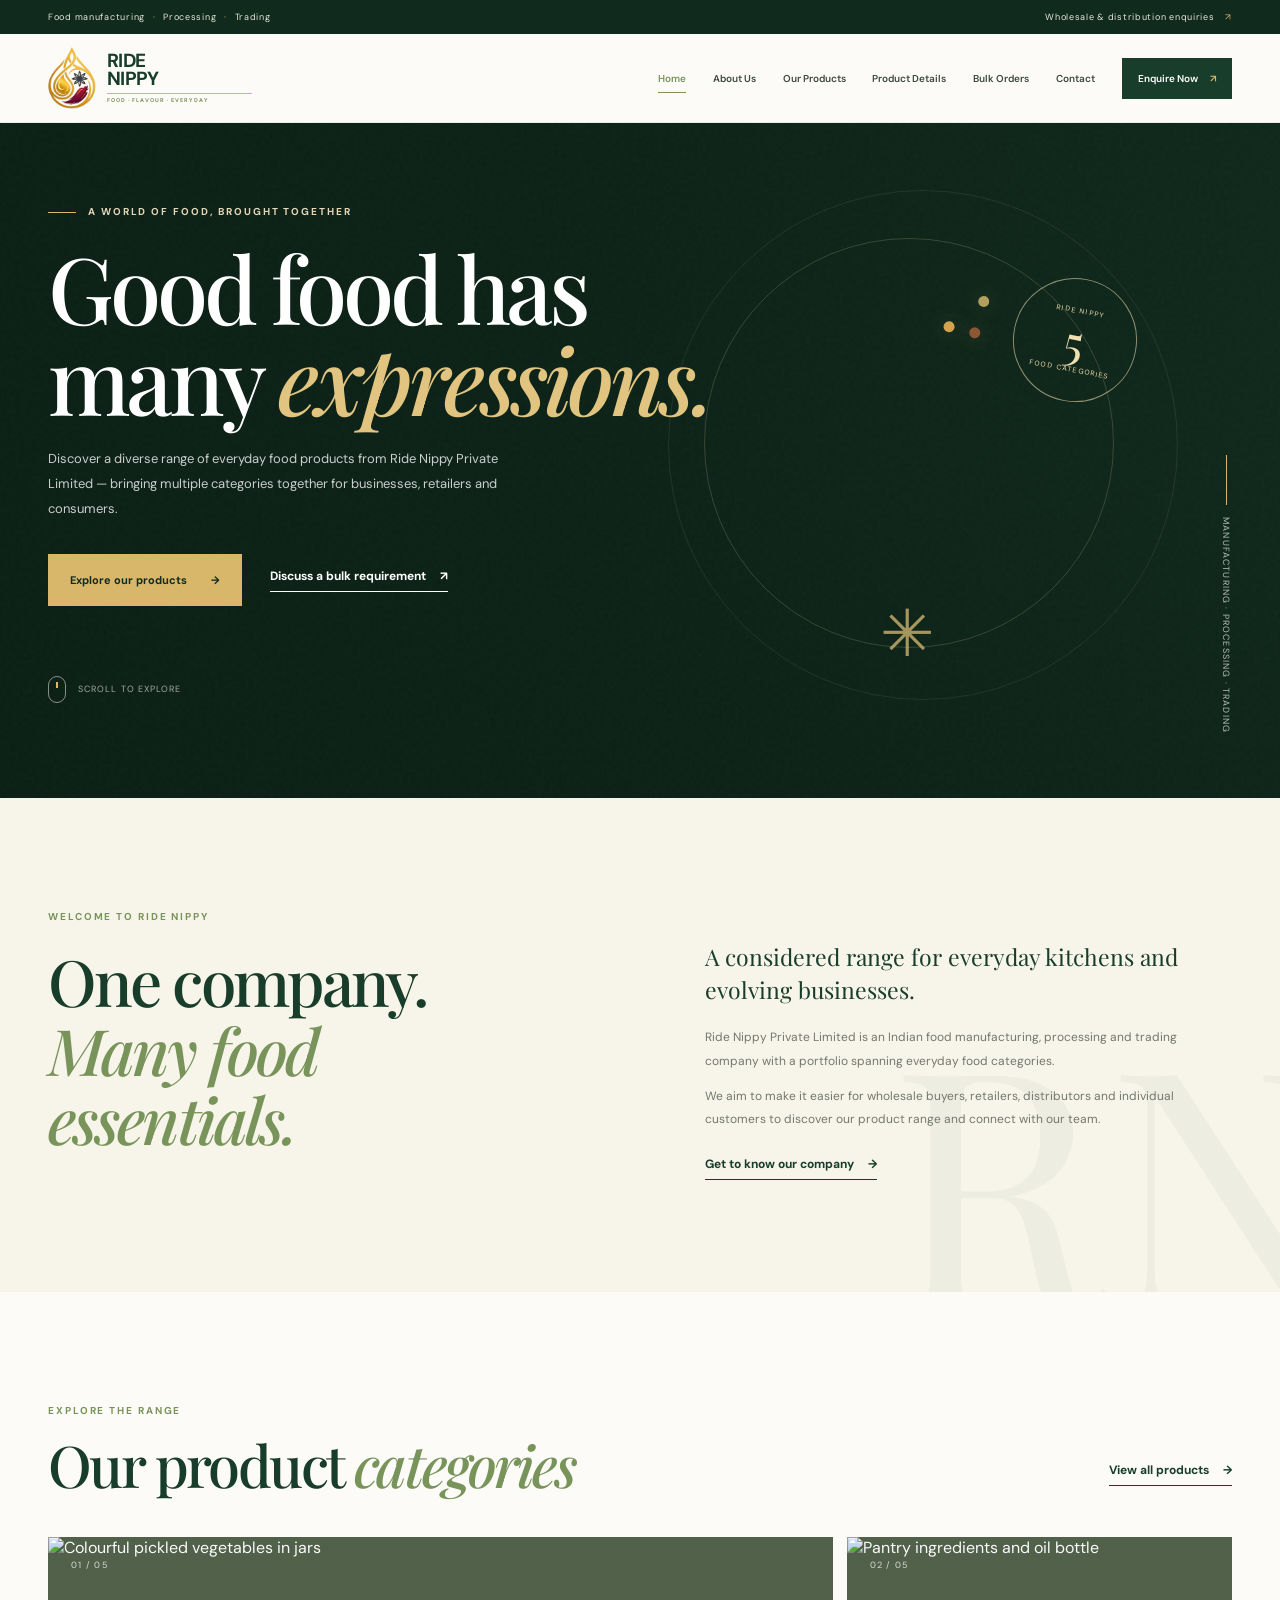
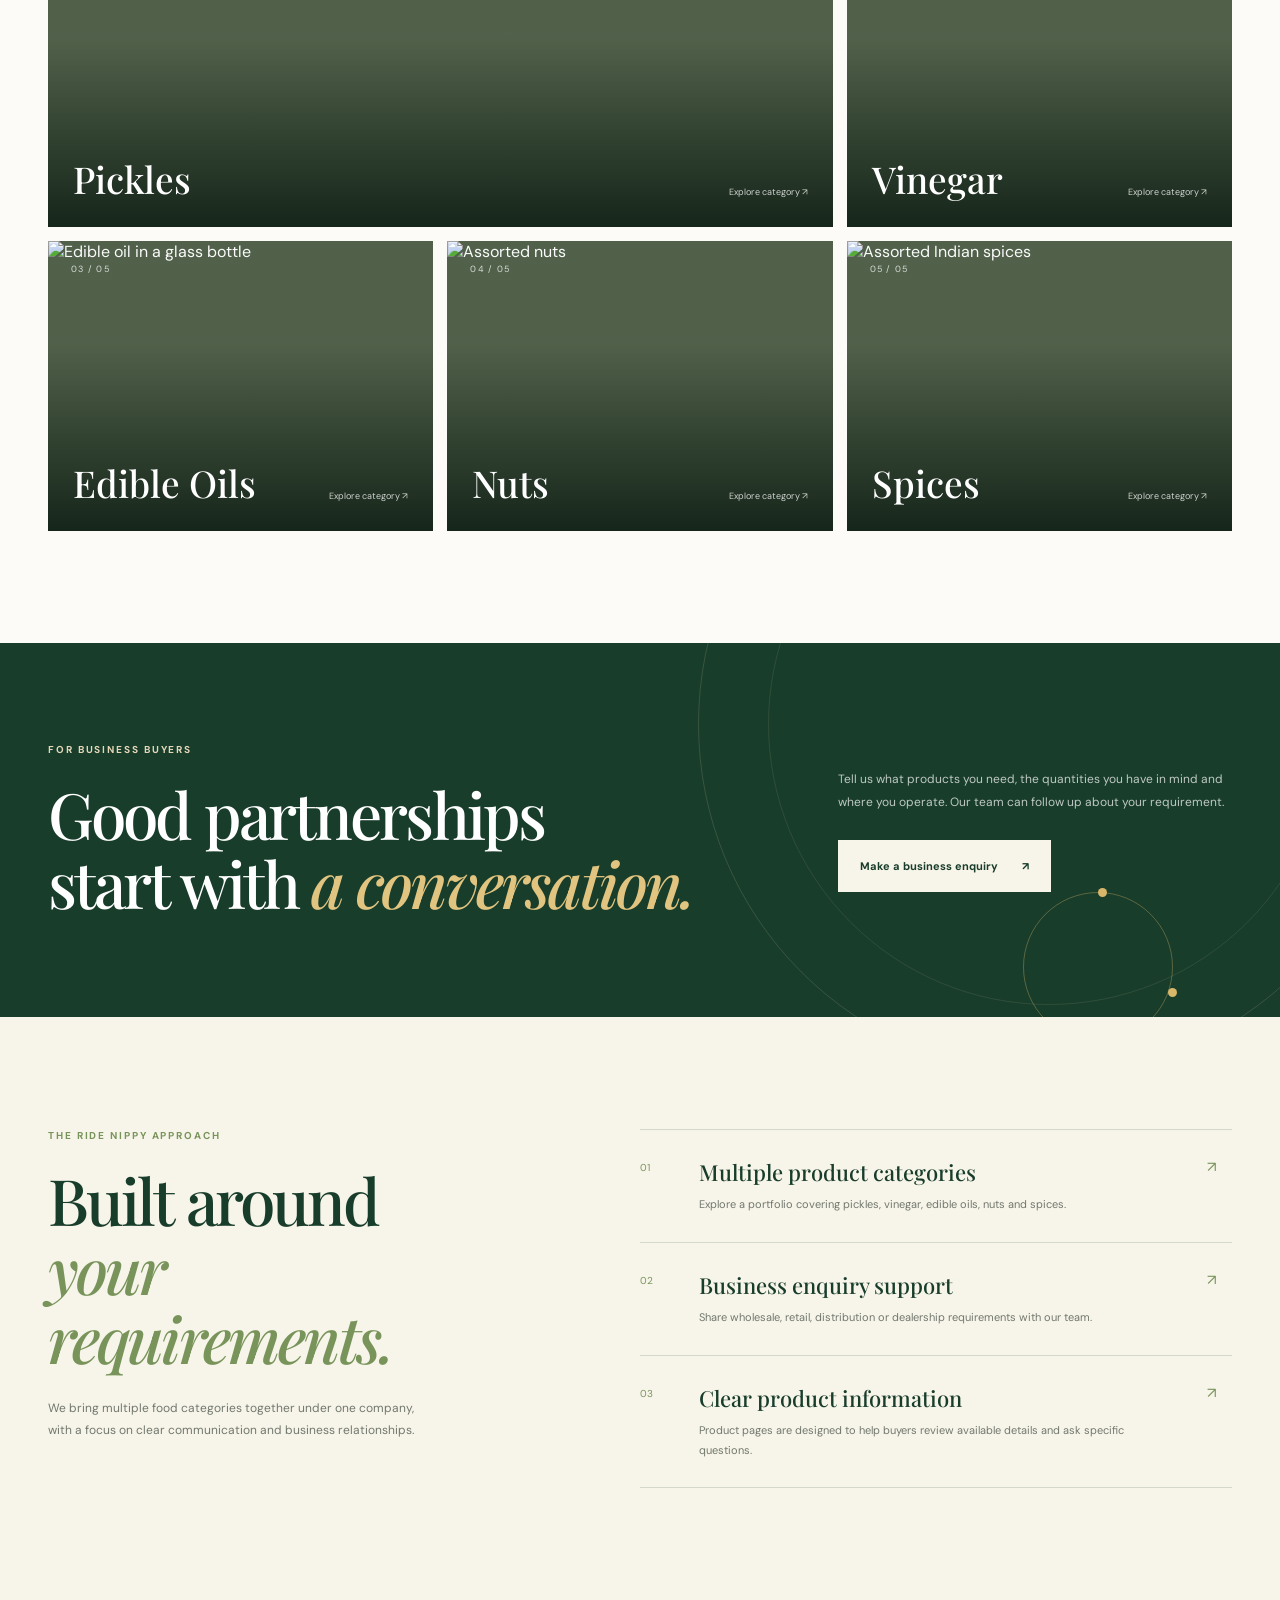
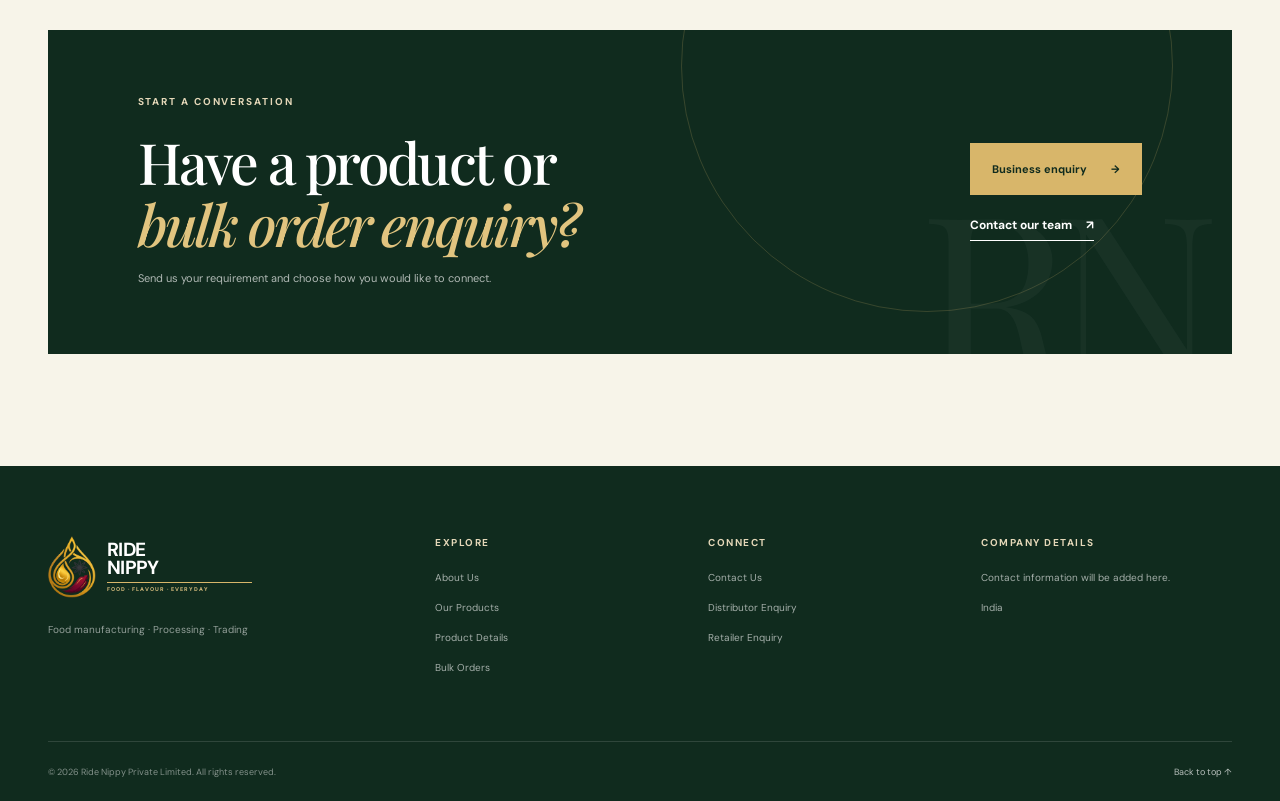
==== commit 4b76a359: "Update index.html" ====
--- a/index.html
+++ b/index.html
@@ -5,7 +5,7 @@
     <meta charset="UTF-8">
     <meta name="viewport" content="width=device-width, initial-scale=1.0">
 
-    <meta name="description" content="Explore Ride Nippy Private Limited's food product categories: pickles, vinegar, fruit jam, edible oils, nuts, spices, lentils and pulses.">
+    <meta name="description" content="Explore Ride Nippy Private Limited's food product categories: pickles, vinegar, edible oils, nuts, spices.">
 
     <meta name="theme-color" content="#183d2b">
 
@@ -349,7 +349,7 @@
 
                     <span class="stamp-top">RIDE NIPPY</span>
 
-                    <span class="stamp-center">7</span>
+                    <span class="stamp-center">5</span>
 
                     <span class="stamp-bottom">FOOD CATEGORIES</span>
 
@@ -462,7 +462,7 @@
                             loading="lazy"
                         >
 
-                        <span class="category-number">01 / 07</span>
+                        <span class="category-number">01 / 05</span>
 
                         <span class="category-label">
 
@@ -487,7 +487,7 @@
                             loading="lazy"
                         >
 
-                        <span class="category-number">02 / 07</span>
+                        <span class="category-number">02 / 05</span>
 
                         <span class="category-label">
 
@@ -512,7 +512,7 @@
                             loading="lazy"
                         >
 
-                        <span class="category-number">04 / 07</span>
+                        <span class="category-number">03 / 05</span>
 
                         <span class="category-label">
 
@@ -537,7 +537,7 @@
                             loading="lazy"
                         >
 
-                        <span class="category-number">05 / 07</span>
+                        <span class="category-number">04 / 05</span>
 
                         <span class="category-label">
 
@@ -562,7 +562,7 @@
                             loading="lazy"
                         >
 
-                        <span class="category-number">06 / 07</span>
+                        <span class="category-number">05 / 05</span>
 
                         <span class="category-label">
 
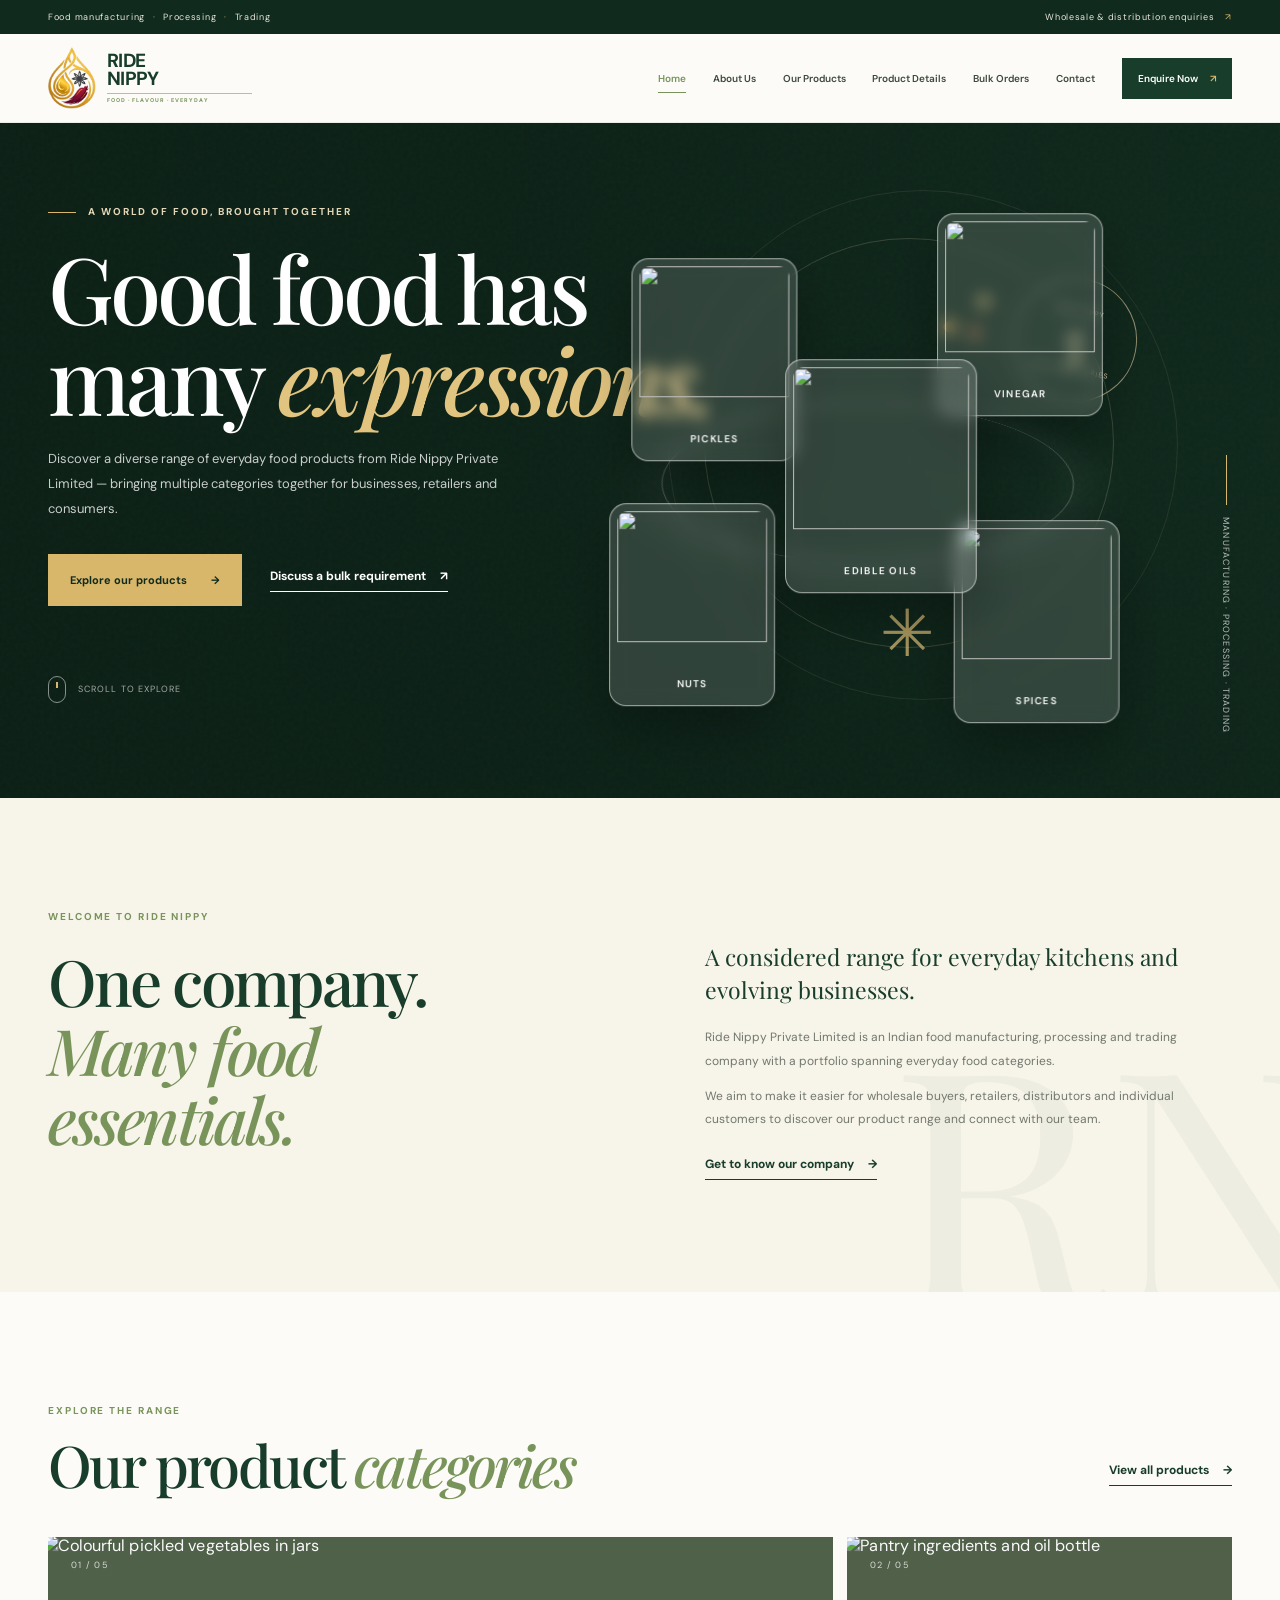
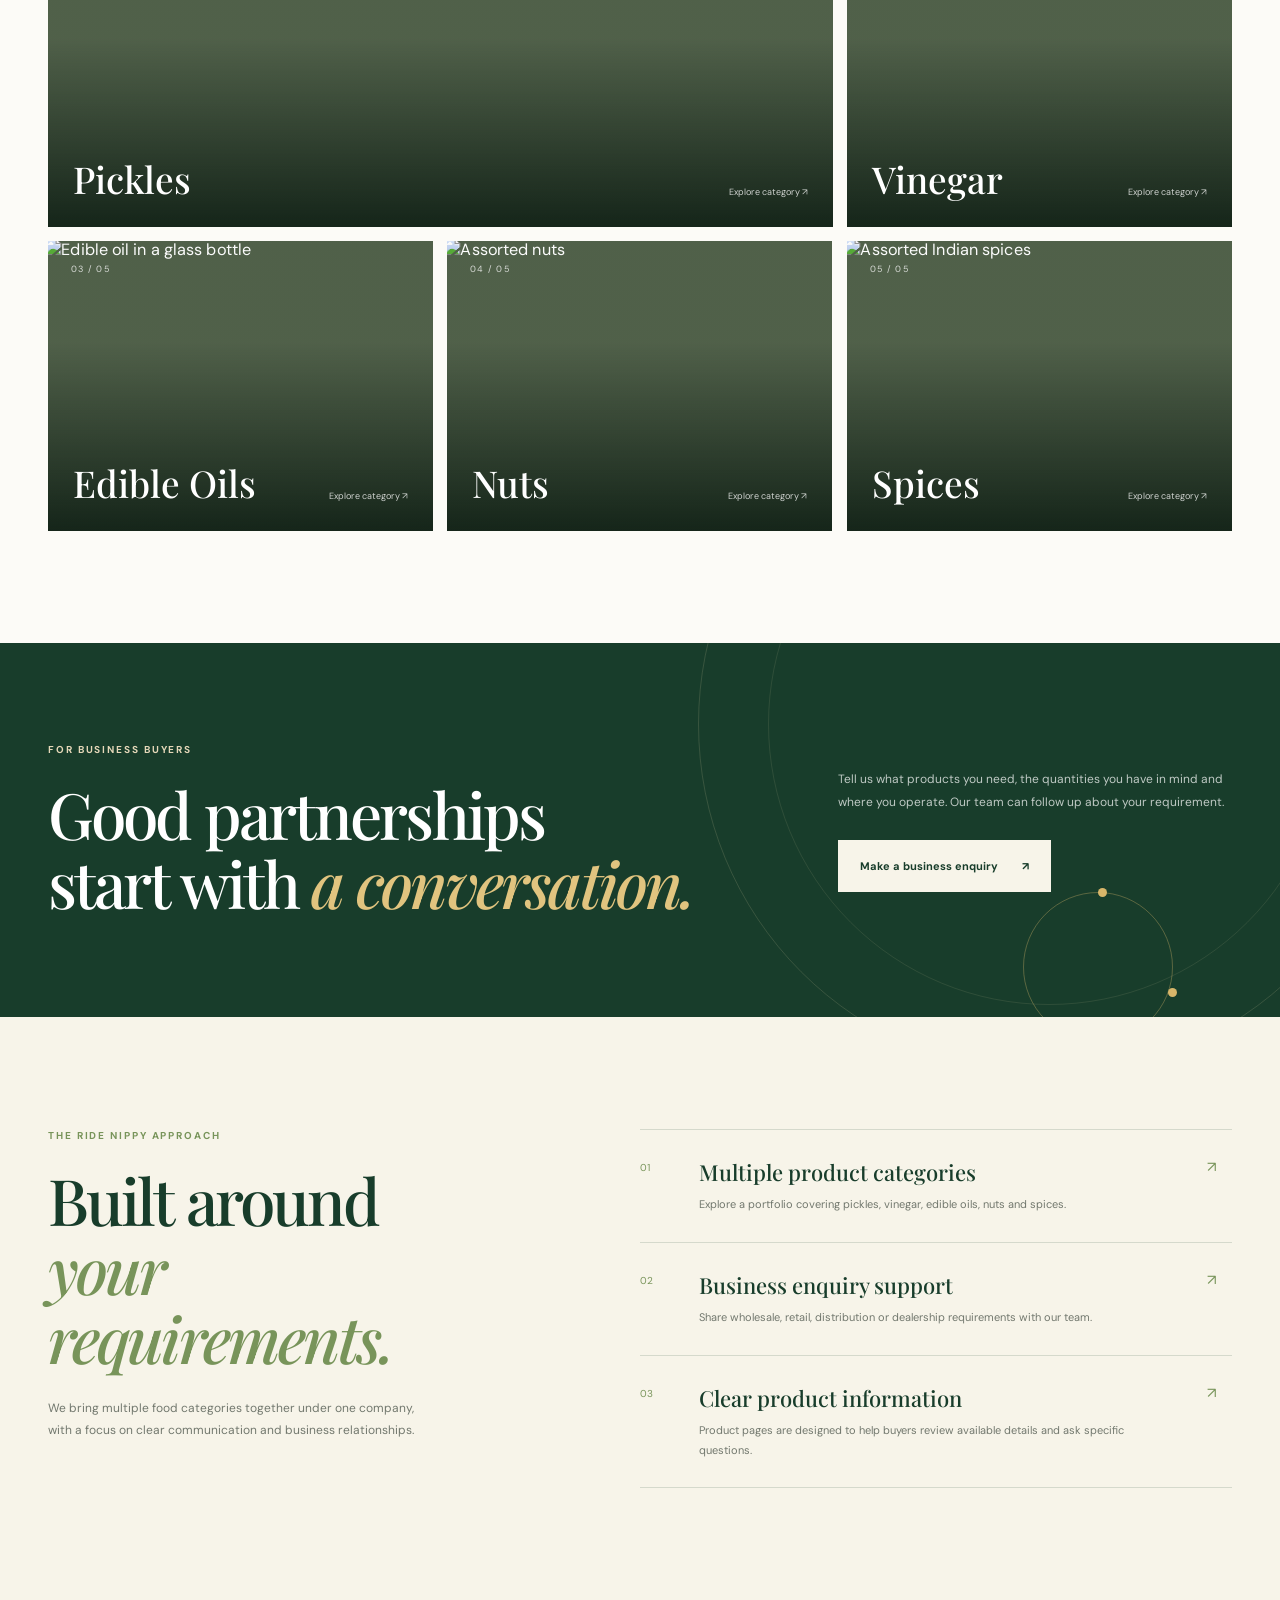
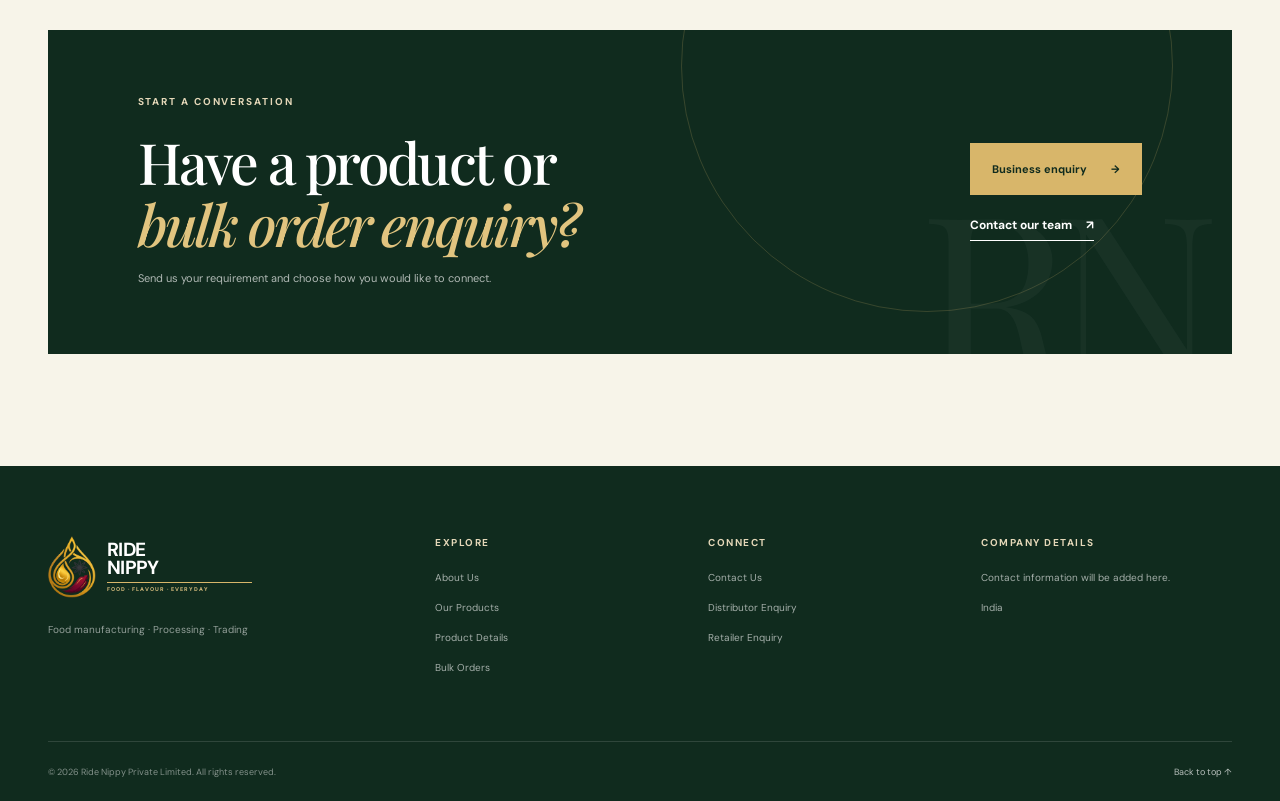
==== commit be10cfa0: "Update index.html" ====
--- a/index.html
+++ b/index.html
@@ -21,9 +21,11 @@
     <link rel="stylesheet" href="style.css">
     <link rel="stylesheet" href="pages.css">
 
-    <!-- LOGO STYLING -->
+    <!-- LOGO + PRODUCT ANIMATION STYLING -->
     <style>
+
         /* Compact header and footer brand lockup */
+
         .site-header .brand,
         .footer-brand .brand {
             display: inline-flex;
@@ -33,10 +35,6 @@
             text-decoration: none;
         }
 
-        /*
-          Use a more specific selector than .brand img so the generic
-          image width in the main stylesheet cannot enlarge the emblem.
-        */
         .site-header .brand img.brand-logo,
         .footer-brand .brand img.brand-logo {
             display: block;
@@ -82,6 +80,7 @@
         }
 
         /* Footer version */
+
         .footer-brand .brand-copy strong {
             color: #ffffff;
         }
@@ -91,7 +90,9 @@
         }
 
         /* Tablet */
+
         @media (max-width: 900px) {
+
             .site-header .brand img.brand-logo,
             .footer-brand .brand img.brand-logo {
                 width: 43px;
@@ -108,10 +109,13 @@
             .brand-copy strong {
                 font-size: 17px;
             }
+
         }
 
         /* Mobile */
+
         @media (max-width: 600px) {
+
             .site-header .brand img.brand-logo,
             .footer-brand .brand img.brand-logo {
                 width: 38px;
@@ -133,7 +137,284 @@
                 font-size: 5px;
                 letter-spacing: .7px;
             }
-        }
+
+        }
+
+
+        /* =====================================================
+           RIDE NIPPY PRODUCT MOTION
+           Floating product gallery + 3D category cards
+        ====================================================== */
+
+        .hero {
+            perspective: 1400px;
+            overflow: hidden;
+        }
+
+        /* Floating product showcase */
+
+        .hero-product-stage {
+            position: absolute;
+            z-index: 5;
+            top: 50%;
+            right: clamp(3%, 7vw, 11%);
+            width: min(43vw, 560px);
+            height: min(70vh, 560px);
+            min-height: 390px;
+            transform: translateY(-48%);
+            pointer-events: none;
+            perspective: 1200px;
+        }
+
+        .hero-product-stage::before {
+            content: "";
+            position: absolute;
+            inset: 13%;
+            border: 1px solid rgba(255,255,255,.25);
+            border-radius: 50%;
+            transform: rotateX(68deg) rotateZ(-18deg);
+            box-shadow:
+                0 0 65px rgba(255,255,255,.08),
+                inset 0 0 45px rgba(255,255,255,.05);
+        }
+
+        /* Individual product cards */
+
+        .rn-product-float {
+            position: absolute;
+            width: clamp(112px, 13vw, 172px);
+            aspect-ratio: .82;
+            padding: 7px;
+            overflow: hidden;
+            border: 1px solid rgba(255,255,255,.58);
+            border-radius: 17px;
+            background: rgba(255,255,255,.14);
+            box-shadow: 0 24px 55px rgba(0,0,0,.28);
+            backdrop-filter: blur(8px);
+            transform-style: preserve-3d;
+            will-change: transform;
+        }
+
+        .rn-product-float img {
+            display: block;
+            width: 100%;
+            height: calc(100% - 28px);
+            object-fit: cover;
+            border-radius: 11px;
+        }
+
+        .rn-product-float span {
+            display: block;
+            padding: 8px 4px 2px;
+            color: #fff;
+            font: 600 10px/1.2 'DM Sans', Arial, sans-serif;
+            letter-spacing: 1.3px;
+            text-align: center;
+            text-transform: uppercase;
+        }
+
+        /* Product card positions */
+
+        .rn-float-pickles {
+            left: 7%;
+            top: 12%;
+            z-index: 2;
+        }
+
+        .rn-float-vinegar {
+            right: 7%;
+            top: 4%;
+            z-index: 3;
+        }
+
+        .rn-float-oils {
+            left: 35%;
+            top: 30%;
+            z-index: 5;
+            width: clamp(130px, 15vw, 195px);
+        }
+
+        .rn-float-nuts {
+            left: 3%;
+            bottom: 8%;
+            z-index: 4;
+        }
+
+        .rn-float-spices {
+            right: 4%;
+            bottom: 5%;
+            z-index: 2;
+        }
+
+        /* Floating animation */
+
+        .hero-product-stage .rn-product-float {
+            animation: rnFloat 6.5s ease-in-out infinite;
+        }
+
+        .hero-product-stage .rn-float-vinegar {
+            animation-delay: -1.2s;
+        }
+
+        .hero-product-stage .rn-float-oils {
+            animation-delay: -2.4s;
+        }
+
+        .hero-product-stage .rn-float-nuts {
+            animation-delay: -3.6s;
+        }
+
+        .hero-product-stage .rn-float-spices {
+            animation-delay: -4.8s;
+        }
+
+        @keyframes rnFloat {
+
+            0%, 100% {
+                translate: 0 0;
+            }
+
+            50% {
+                translate: 0 -17px;
+            }
+
+        }
+
+        /* 3D category cards */
+
+        .category-grid {
+            perspective: 1400px;
+        }
+
+        .category-card {
+            transform-style: preserve-3d;
+            will-change: transform;
+            transition:
+                transform .35s ease,
+                box-shadow .35s ease;
+        }
+
+        .category-card img {
+            transform: translateZ(0) scale(1.015);
+            transition:
+                transform .7s cubic-bezier(.2,.7,.2,1),
+                filter .5s ease;
+        }
+
+        .category-card:hover img {
+            transform: translateZ(22px) scale(1.08);
+            filter: saturate(1.08);
+        }
+
+        .category-label,
+        .category-number,
+        .card-arrow {
+            transform: translateZ(24px);
+        }
+
+        .category-card.rn-tilt-active {
+            box-shadow: 0 28px 55px rgba(18,38,27,.22);
+        }
+
+        /* Tablet adjustments */
+
+        @media (max-width: 900px) {
+
+            .hero-product-stage {
+                right: 1%;
+                width: 48vw;
+                opacity: .86;
+            }
+
+            .rn-product-float {
+                width: clamp(92px, 15vw, 132px);
+            }
+
+            .rn-float-oils {
+                width: clamp(108px, 17vw, 148px);
+            }
+
+        }
+
+        /* Mobile adjustments */
+
+        @media (max-width: 680px) {
+
+            .hero-product-stage {
+                top: auto;
+                right: 2%;
+                bottom: 2%;
+                width: 100%;
+                height: 210px;
+                min-height: 0;
+                opacity: .58;
+                transform: none;
+            }
+
+            .hero-product-stage::before {
+                inset: 10% 22%;
+            }
+
+            .rn-product-float {
+                width: 82px;
+                padding: 4px;
+                border-radius: 11px;
+            }
+
+            .rn-product-float img {
+                height: calc(100% - 23px);
+                border-radius: 7px;
+            }
+
+            .rn-product-float span {
+                padding-top: 6px;
+                font-size: 7px;
+                letter-spacing: .8px;
+            }
+
+            .rn-float-pickles {
+                left: 8%;
+                top: 8%;
+            }
+
+            .rn-float-vinegar {
+                right: 8%;
+                top: 0;
+            }
+
+            .rn-float-oils {
+                left: 39%;
+                top: 23%;
+                width: 96px;
+            }
+
+            .rn-float-nuts {
+                left: 17%;
+                bottom: 0;
+            }
+
+            .rn-float-spices {
+                right: 17%;
+                bottom: 0;
+            }
+
+        }
+
+        /* Accessibility */
+
+        @media (prefers-reduced-motion: reduce) {
+
+            .hero-product-stage .rn-product-float {
+                animation: none !important;
+            }
+
+            .category-card,
+            .category-card img {
+                transition: none !important;
+            }
+
+        }
+
     </style>
 
     <!-- GSAP Animation Libraries -->
@@ -355,12 +636,63 @@
 
                 </div>
 
+
+                <!-- FLOATING PRODUCT SHOWCASE -->
+
+                <div class="hero-product-stage" aria-label="Ride Nippy product categories">
+
+                    <div class="rn-product-float rn-float-pickles">
+                        <img
+                            src="https://images.unsplash.com/photo-1599909533730-f9d4c7f8f2f5?auto=format&fit=crop&w=500&q=85"
+                            alt=""
+                            loading="eager"
+                        >
+                        <span>Pickles</span>
+                    </div>
+
+                    <div class="rn-product-float rn-float-vinegar">
+                        <img
+                            src="https://images.unsplash.com/photo-1543255006-d6395b6f1171?auto=format&fit=crop&w=500&q=85"
+                            alt=""
+                            loading="eager"
+                        >
+                        <span>Vinegar</span>
+                    </div>
+
+                    <div class="rn-product-float rn-float-oils">
+                        <img
+                            src="https://images.unsplash.com/photo-1474979266404-7eaacbcd87c5?auto=format&fit=crop&w=600&q=85"
+                            alt=""
+                            loading="eager"
+                        >
+                        <span>Edible Oils</span>
+                    </div>
+
+                    <div class="rn-product-float rn-float-nuts">
+                        <img
+                            src="https://images.unsplash.com/photo-1508061253366-f7da158b6d46?auto=format&fit=crop&w=500&q=85"
+                            alt=""
+                            loading="eager"
+                        >
+                        <span>Nuts</span>
+                    </div>
+
+                    <div class="rn-product-float rn-float-spices">
+                        <img
+                            src="https://images.unsplash.com/photo-1596040033229-a9821ebd058d?auto=format&fit=crop&w=500&q=85"
+                            alt=""
+                            loading="eager"
+                        >
+                        <span>Spices</span>
+                    </div>
+
+                </div>
+
             </div>
 
         </section>
 
-
-        <!-- INTRODUCTION -->
+                <!-- INTRODUCTION -->
 
         <section class="intro section-pad">
 
@@ -798,8 +1130,7 @@
 
     </main>
 
-
-    <!-- FOOTER -->
+        <!-- FOOTER -->
 
     <footer class="site-footer">
 
@@ -901,5 +1232,144 @@
 
     </footer>
 
+
+    <!-- PRODUCT ANIMATION SCRIPT -->
+
+    <script>
+
+        window.addEventListener('load', function () {
+
+            const reduceMotion = window.matchMedia(
+                '(prefers-reduced-motion: reduce)'
+            ).matches;
+
+            const stage = document.querySelector(
+                '.hero-product-stage'
+            );
+
+            const floats = document.querySelectorAll(
+                '.rn-product-float'
+            );
+
+            const cards = document.querySelectorAll(
+                '.category-card'
+            );
+
+
+            /* ---------------------------------
+               FLOATING PRODUCT ENTRANCE
+            --------------------------------- */
+
+            if (!reduceMotion && window.gsap && stage) {
+
+                gsap.fromTo(
+                    floats,
+
+                    {
+                        autoAlpha: 0,
+                        y: 55,
+                        rotateX: 18,
+                        rotateY: -18,
+                        scale: .78
+                    },
+
+                    {
+                        autoAlpha: 1,
+                        y: 0,
+                        rotateX: 0,
+                        rotateY: 0,
+                        scale: 1,
+                        duration: 1.15,
+                        stagger: .13,
+                        ease: 'power3.out',
+                        delay: .25
+                    }
+
+                );
+
+
+                /* ---------------------------------
+                   SUBTLE 3D STAGE MOVEMENT
+                --------------------------------- */
+
+                gsap.to(stage, {
+
+                    rotateY: 5,
+                    rotateX: -2,
+                    duration: 5,
+                    yoyo: true,
+                    repeat: -1,
+                    ease: 'sine.inOut'
+
+                });
+
+            }
+
+
+            /* ---------------------------------
+               INTERACTIVE 3D CATEGORY CARDS
+            --------------------------------- */
+
+            if (!reduceMotion) {
+
+                cards.forEach(function (card) {
+
+
+                    card.addEventListener(
+                        'pointermove',
+                        function (event) {
+
+                            if (event.pointerType === 'touch') {
+                                return;
+                            }
+
+                            const rect = card.getBoundingClientRect();
+
+                            const x =
+                                (event.clientX - rect.left) /
+                                rect.width;
+
+                            const y =
+                                (event.clientY - rect.top) /
+                                rect.height;
+
+
+                            const rotateY = (x - .5) * 10;
+
+                            const rotateX = (.5 - y) * 8;
+
+
+                            card.classList.add('rn-tilt-active');
+
+
+                            card.style.transform =
+                                'perspective(900px) ' +
+                                'rotateX(' + rotateX + 'deg) ' +
+                                'rotateY(' + rotateY + 'deg) ' +
+                                'translateY(-5px)';
+
+                        }
+                    );
+
+
+                    card.addEventListener(
+                        'pointerleave',
+                        function () {
+
+                            card.classList.remove('rn-tilt-active');
+
+                            card.style.transform = '';
+
+                        }
+                    );
+
+                });
+
+            }
+
+        });
+
+    </script>
+
 </body>
 </html>
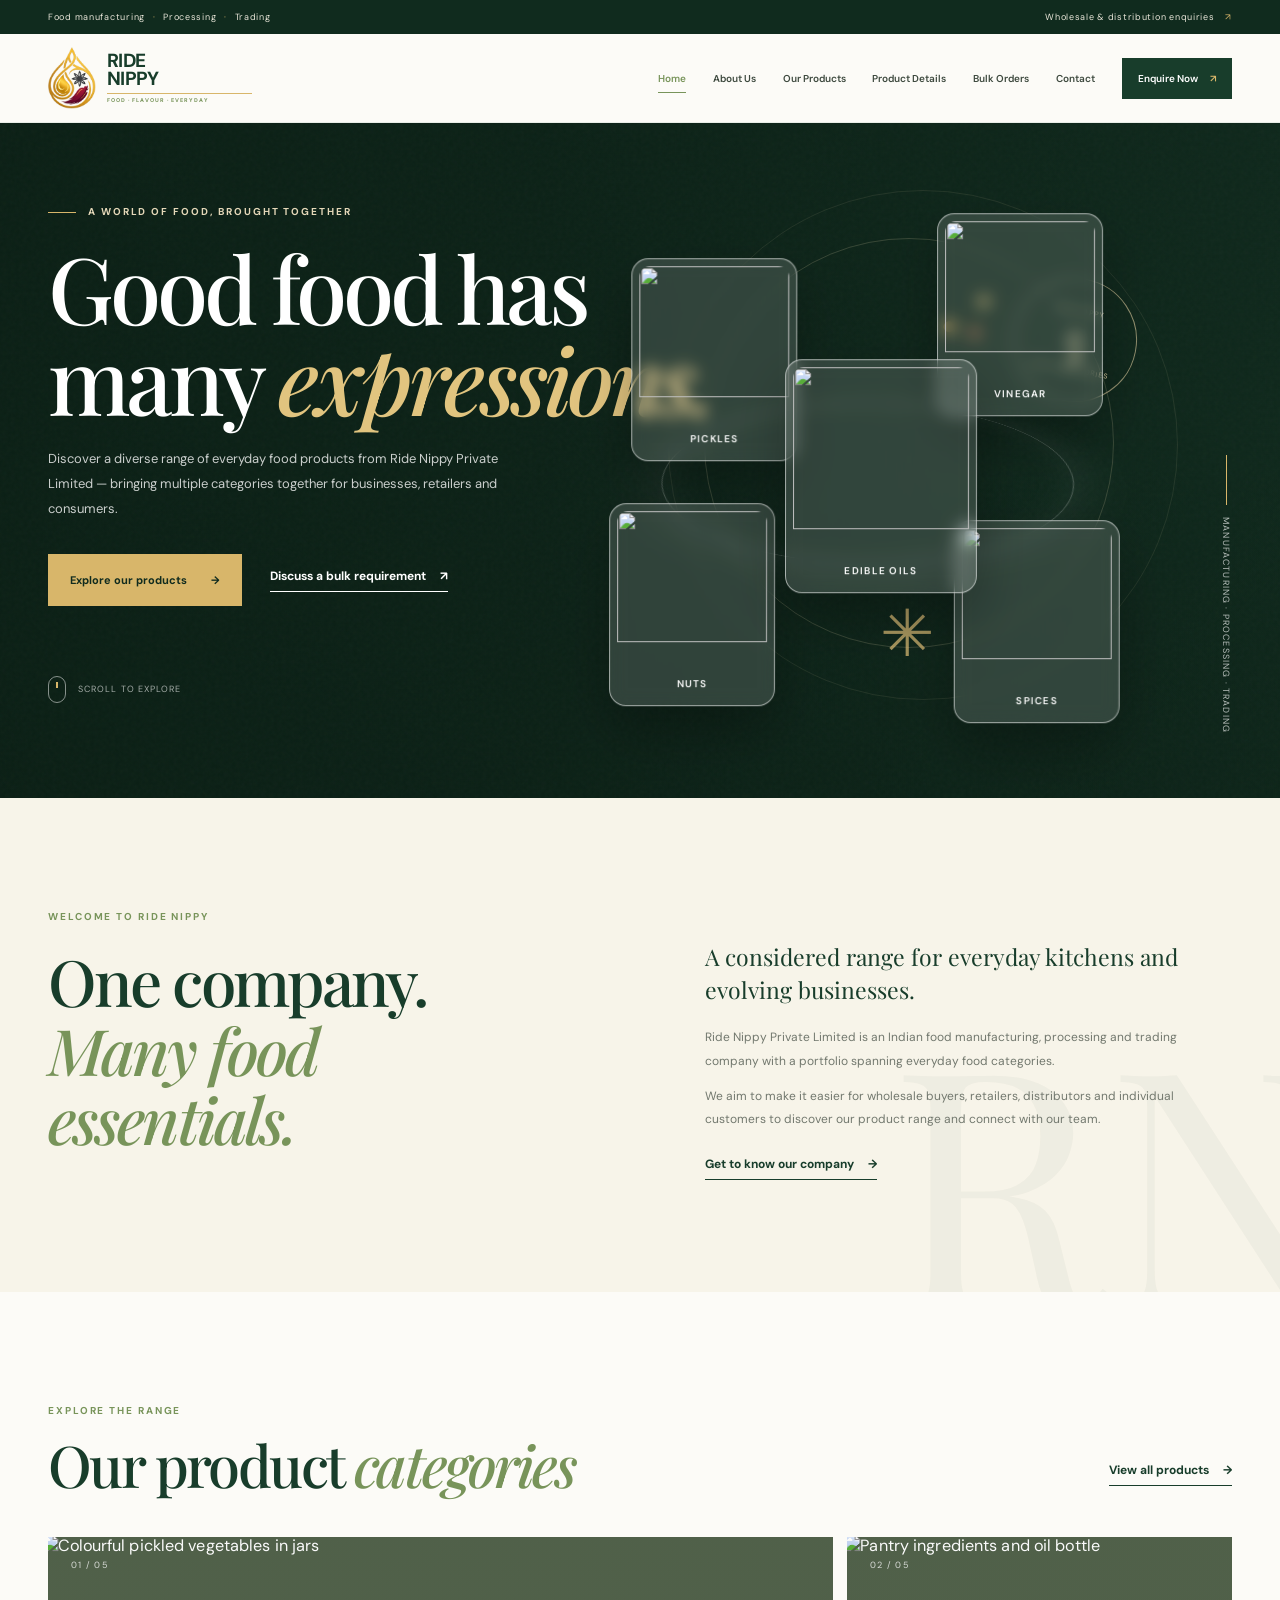
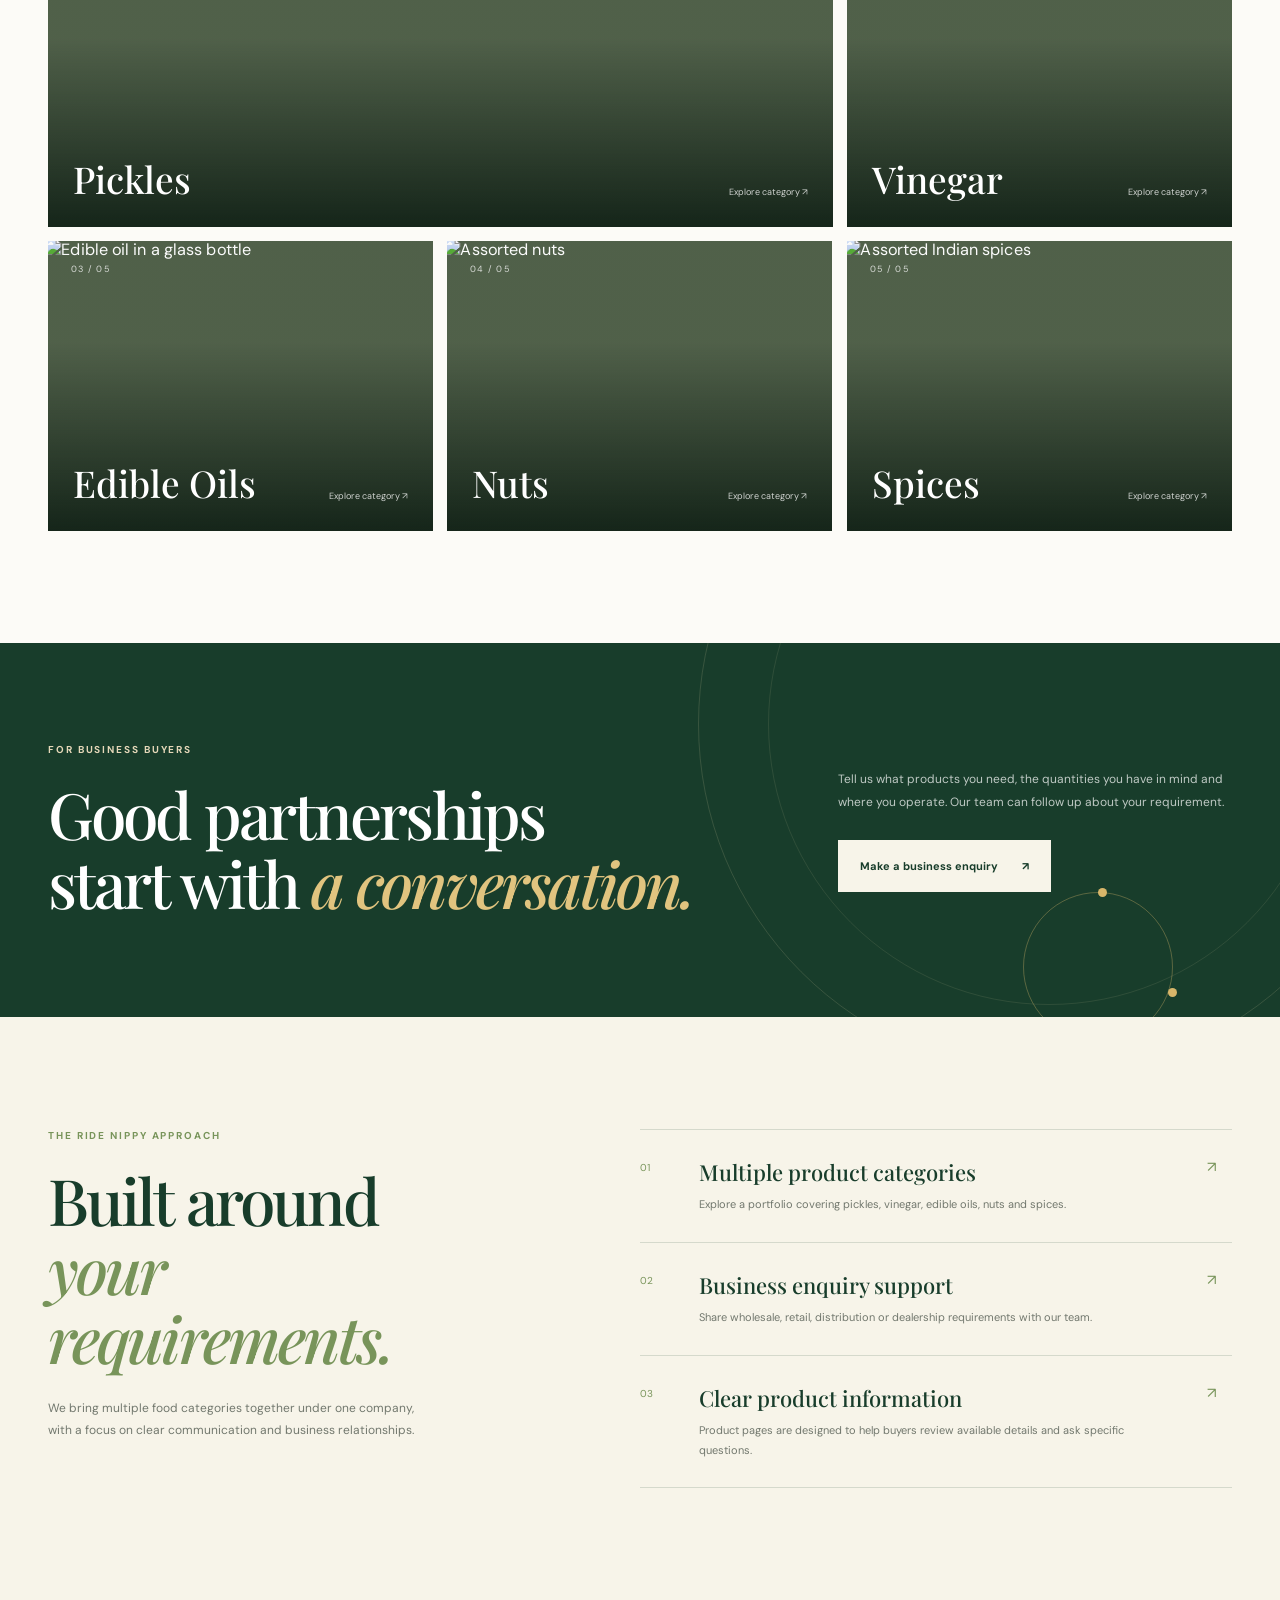
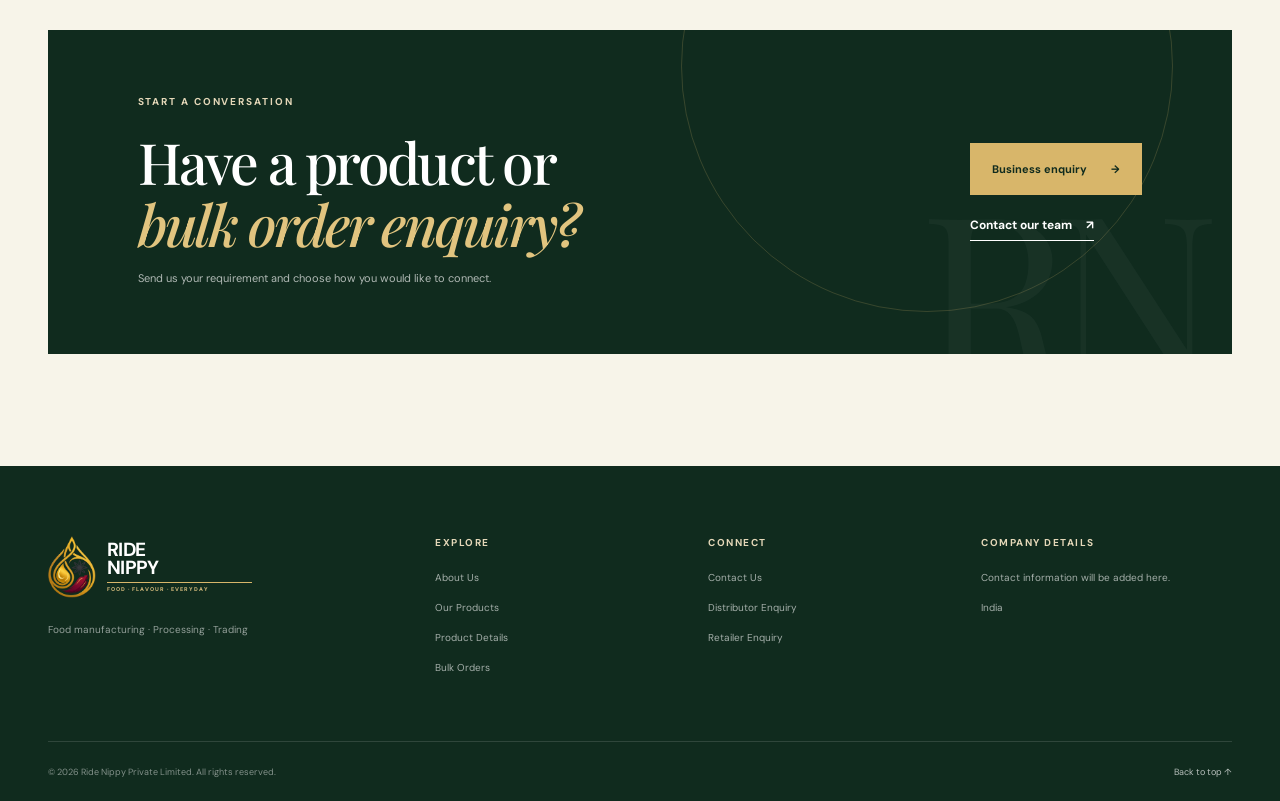
==== commit bfe4506d: "Update index.html" ====
--- a/index.html
+++ b/index.html
@@ -21,10 +21,12 @@
     <link rel="stylesheet" href="style.css">
     <link rel="stylesheet" href="pages.css">
 
-    <!-- LOGO + PRODUCT ANIMATION STYLING -->
+    <!-- LOGO AND PRODUCT ANIMATION STYLING -->
     <style>
 
-        /* Compact header and footer brand lockup */
+        /* =====================================================
+           LOGO STYLING
+        ====================================================== */
 
         .site-header .brand,
         .footer-brand .brand {
@@ -79,8 +81,6 @@
             white-space: nowrap;
         }
 
-        /* Footer version */
-
         .footer-brand .brand-copy strong {
             color: #ffffff;
         }
@@ -90,7 +90,6 @@
         }
 
         /* Tablet */
-
         @media (max-width: 900px) {
 
             .site-header .brand img.brand-logo,
@@ -109,11 +108,9 @@
             .brand-copy strong {
                 font-size: 17px;
             }
-
         }
 
         /* Mobile */
-
         @media (max-width: 600px) {
 
             .site-header .brand img.brand-logo,
@@ -137,7 +134,6 @@
                 font-size: 5px;
                 letter-spacing: .7px;
             }
-
         }
 
 
@@ -151,7 +147,7 @@
             overflow: hidden;
         }
 
-        /* Floating product showcase */
+        /* Floating product stage */
 
         .hero-product-stage {
             position: absolute;
@@ -178,7 +174,7 @@
                 inset 0 0 45px rgba(255,255,255,.05);
         }
 
-        /* Individual product cards */
+        /* Product tiles */
 
         .rn-product-float {
             position: absolute;
@@ -213,7 +209,7 @@
             text-transform: uppercase;
         }
 
-        /* Product card positions */
+        /* Product positions */
 
         .rn-float-pickles {
             left: 7%;
@@ -246,7 +242,7 @@
             z-index: 2;
         }
 
-        /* Floating animation */
+        /* Floating movement */
 
         .hero-product-stage .rn-product-float {
             animation: rnFloat 6.5s ease-in-out infinite;
@@ -277,10 +273,12 @@
             50% {
                 translate: 0 -17px;
             }
-
-        }
-
-        /* 3D category cards */
+        }
+
+
+        /* =====================================================
+           3D CATEGORY CARD EFFECT
+        ====================================================== */
 
         .category-grid {
             perspective: 1400px;
@@ -316,7 +314,10 @@
             box-shadow: 0 28px 55px rgba(18,38,27,.22);
         }
 
-        /* Tablet adjustments */
+
+        /* =====================================================
+           TABLET RESPONSIVENESS
+        ====================================================== */
 
         @media (max-width: 900px) {
 
@@ -333,10 +334,12 @@
             .rn-float-oils {
                 width: clamp(108px, 17vw, 148px);
             }
-
-        }
-
-        /* Mobile adjustments */
+        }
+
+
+        /* =====================================================
+           MOBILE RESPONSIVENESS
+        ====================================================== */
 
         @media (max-width: 680px) {
 
@@ -397,10 +400,12 @@
                 right: 17%;
                 bottom: 0;
             }
-
-        }
-
-        /* Accessibility */
+        }
+
+
+        /* =====================================================
+           REDUCED MOTION ACCESSIBILITY
+        ====================================================== */
 
         @media (prefers-reduced-motion: reduce) {
 
@@ -412,7 +417,6 @@
             .category-card img {
                 transition: none !important;
             }
-
         }
 
     </style>
@@ -426,6 +430,7 @@
     <script src="script.js" defer></script>
 
 </head>
+
 
 <body>
 
@@ -522,7 +527,10 @@
 
     <main>
 
-        <!-- HERO SECTION -->
+
+        <!-- =================================================
+             HERO SECTION
+        ================================================== -->
 
         <section class="hero">
 
@@ -641,49 +649,78 @@
 
                 <div class="hero-product-stage" aria-label="Ride Nippy product categories">
 
+                    <!-- PICKLES -->
+
                     <div class="rn-product-float rn-float-pickles">
+
                         <img
                             src="https://images.unsplash.com/photo-1599909533730-f9d4c7f8f2f5?auto=format&fit=crop&w=500&q=85"
                             alt=""
                             loading="eager"
                         >
+
                         <span>Pickles</span>
+
                     </div>
 
+
+                    <!-- VINEGAR -->
+
                     <div class="rn-product-float rn-float-vinegar">
+
                         <img
                             src="https://images.unsplash.com/photo-1543255006-d6395b6f1171?auto=format&fit=crop&w=500&q=85"
                             alt=""
                             loading="eager"
                         >
+
                         <span>Vinegar</span>
+
                     </div>
 
+
+                    <!-- EDIBLE OILS -->
+
                     <div class="rn-product-float rn-float-oils">
+
                         <img
                             src="https://images.unsplash.com/photo-1474979266404-7eaacbcd87c5?auto=format&fit=crop&w=600&q=85"
                             alt=""
                             loading="eager"
                         >
+
                         <span>Edible Oils</span>
+
                     </div>
 
+
+                    <!-- NUTS -->
+
                     <div class="rn-product-float rn-float-nuts">
+
                         <img
                             src="https://images.unsplash.com/photo-1508061253366-f7da158b6d46?auto=format&fit=crop&w=500&q=85"
                             alt=""
                             loading="eager"
                         >
+
                         <span>Nuts</span>
+
                     </div>
 
+
+                    <!-- SPICES -->
+
                     <div class="rn-product-float rn-float-spices">
+
                         <img
                             src="https://images.unsplash.com/photo-1596040033229-a9821ebd058d?auto=format&fit=crop&w=500&q=85"
                             alt=""
                             loading="eager"
                         >
+
                         <span>Spices</span>
+
                     </div>
 
                 </div>
@@ -692,7 +729,11 @@
 
         </section>
 
-                <!-- INTRODUCTION -->
+
+
+        <!-- =================================================
+             INTRODUCTION
+        ================================================== -->
 
         <section class="intro section-pad">
 
@@ -749,7 +790,10 @@
         </section>
 
 
-        <!-- PRODUCT CATEGORIES -->
+
+        <!-- =================================================
+             PRODUCT CATEGORIES
+        ================================================== -->
 
         <section class="categories section-pad" id="categories">
 
@@ -924,7 +968,10 @@
         </section>
 
 
-        <!-- BUSINESS SECTION -->
+
+        <!-- =================================================
+             BUSINESS SECTION
+        ================================================== -->
 
         <section class="business-band">
 
@@ -978,7 +1025,10 @@
         </section>
 
 
-        <!-- WHY RIDE NIPPY -->
+
+        <!-- =================================================
+             WHY RIDE NIPPY
+        ================================================== -->
 
         <section class="why section-pad">
 
@@ -1073,7 +1123,10 @@
         </section>
 
 
-        <!-- ENQUIRY SECTION -->
+
+        <!-- =================================================
+             ENQUIRY SECTION
+        ================================================== -->
 
         <section class="enquiry-section section-pad" id="enquiry">
 
@@ -1130,7 +1183,11 @@
 
     </main>
 
-        <!-- FOOTER -->
+
+
+    <!-- =====================================================
+         FOOTER
+    ====================================================== -->
 
     <footer class="site-footer">
 
@@ -1233,7 +1290,10 @@
     </footer>
 
 
-    <!-- PRODUCT ANIMATION SCRIPT -->
+
+    <!-- =====================================================
+         PRODUCT ANIMATION JAVASCRIPT
+    ====================================================== -->
 
     <script>
 
@@ -1256,9 +1316,9 @@
             );
 
 
-            /* ---------------------------------
-               FLOATING PRODUCT ENTRANCE
-            --------------------------------- */
+            /* ---------------------------------------------
+               HERO PRODUCT ENTRANCE ANIMATION
+            --------------------------------------------- */
 
             if (!reduceMotion && window.gsap && stage) {
 
@@ -1284,13 +1344,10 @@
                         ease: 'power3.out',
                         delay: .25
                     }
-
                 );
 
 
-                /* ---------------------------------
-                   SUBTLE 3D STAGE MOVEMENT
-                --------------------------------- */
+                /* Subtle 3D stage movement */
 
                 gsap.to(stage, {
 
@@ -1306,14 +1363,13 @@
             }
 
 
-            /* ---------------------------------
-               INTERACTIVE 3D CATEGORY CARDS
-            --------------------------------- */
+            /* ---------------------------------------------
+               3D CATEGORY CARD MOUSE INTERACTION
+            --------------------------------------------- */
 
             if (!reduceMotion) {
 
                 cards.forEach(function (card) {
-
 
                     card.addEventListener(
                         'pointermove',
@@ -1333,14 +1389,11 @@
                                 (event.clientY - rect.top) /
                                 rect.height;
 
-
                             const rotateY = (x - .5) * 10;
 
                             const rotateX = (.5 - y) * 8;
 
-
                             card.classList.add('rn-tilt-active');
-
 
                             card.style.transform =
                                 'perspective(900px) ' +
@@ -1352,6 +1405,8 @@
                     );
 
 
+                    /* Reset card when mouse leaves */
+
                     card.addEventListener(
                         'pointerleave',
                         function () {
